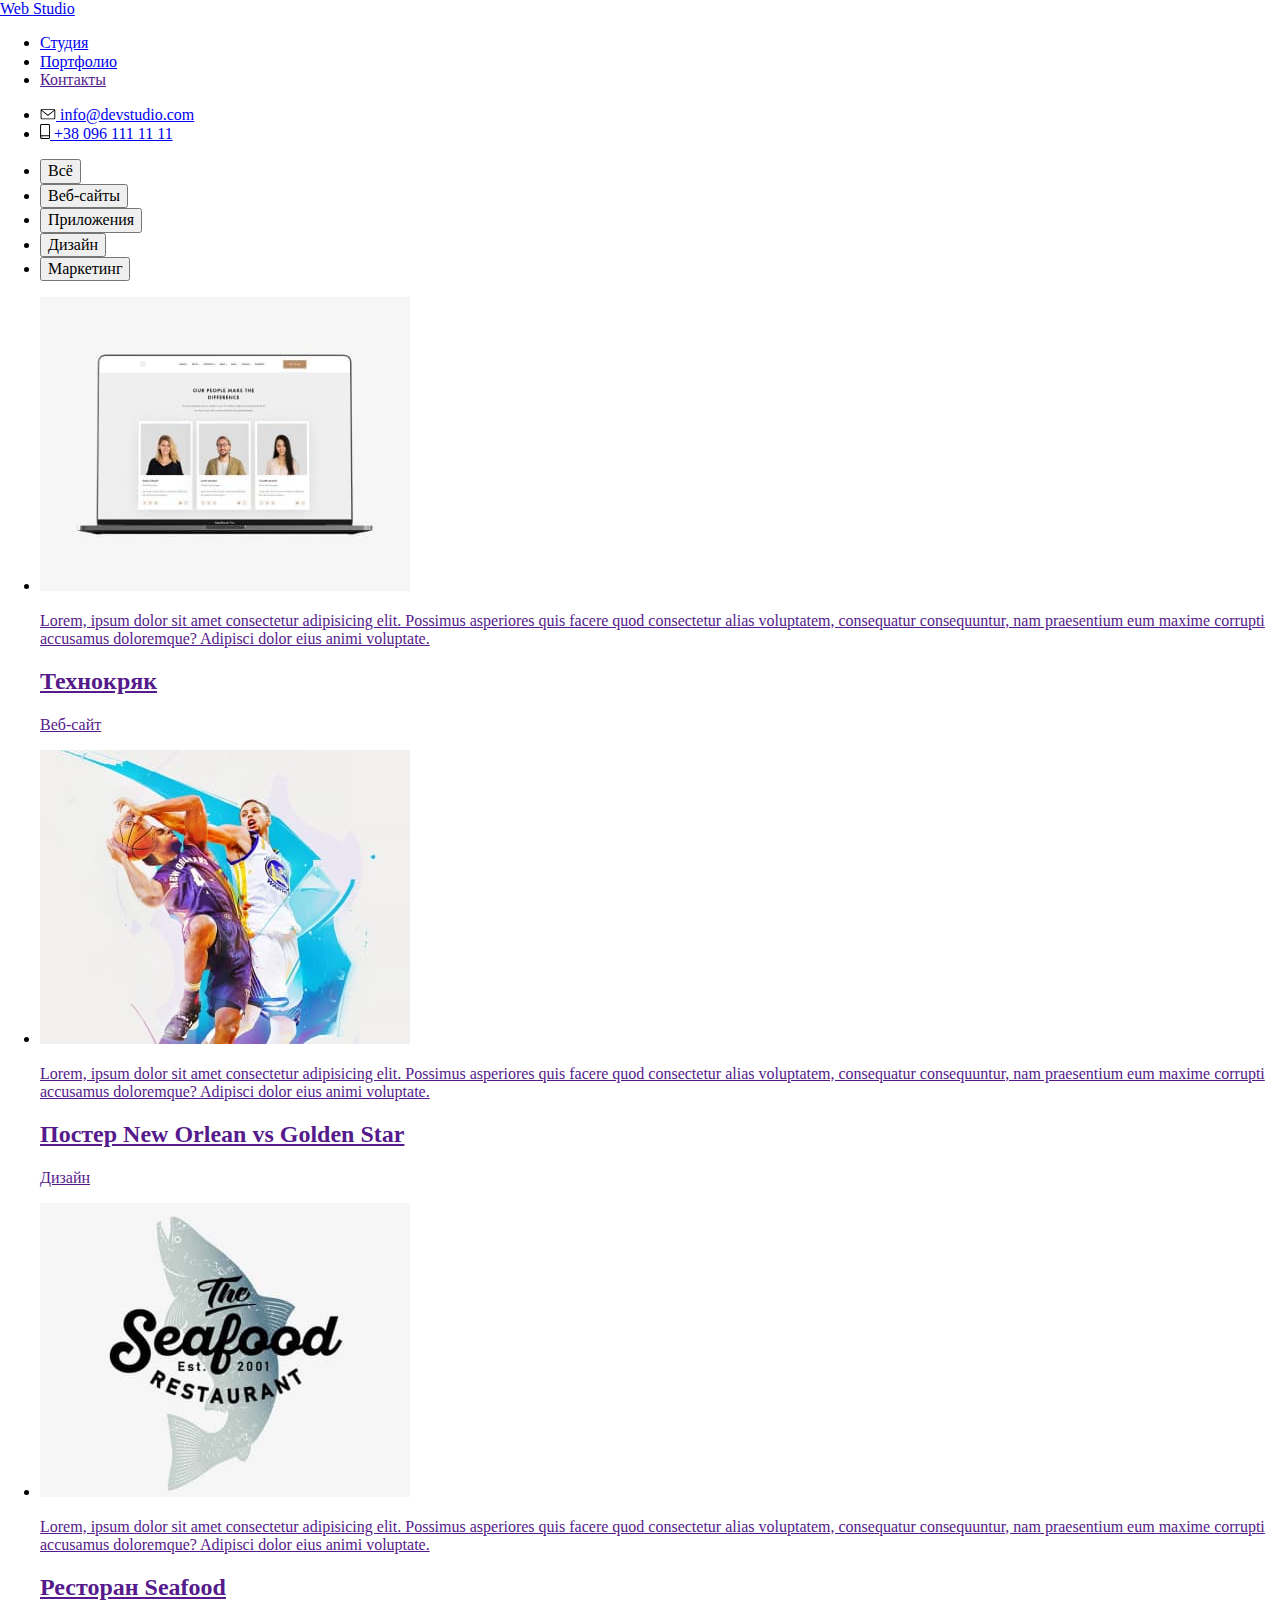
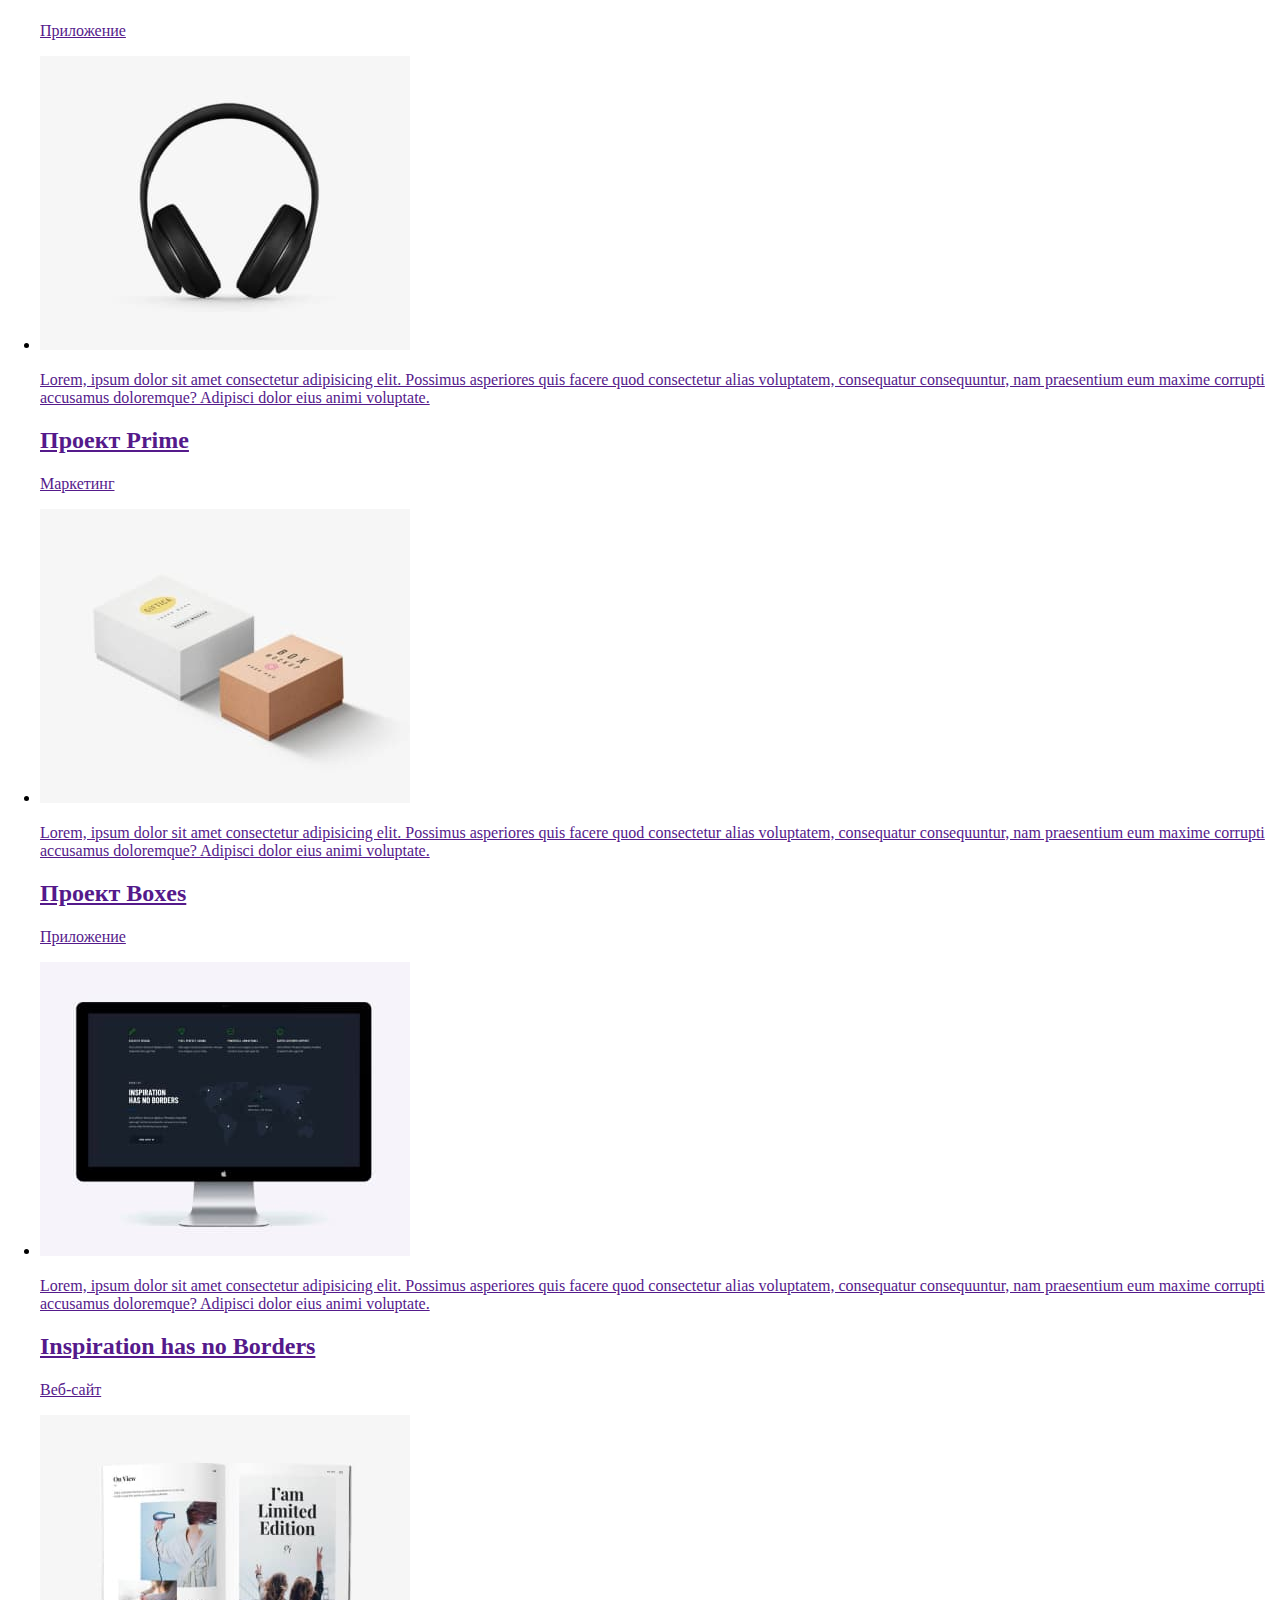
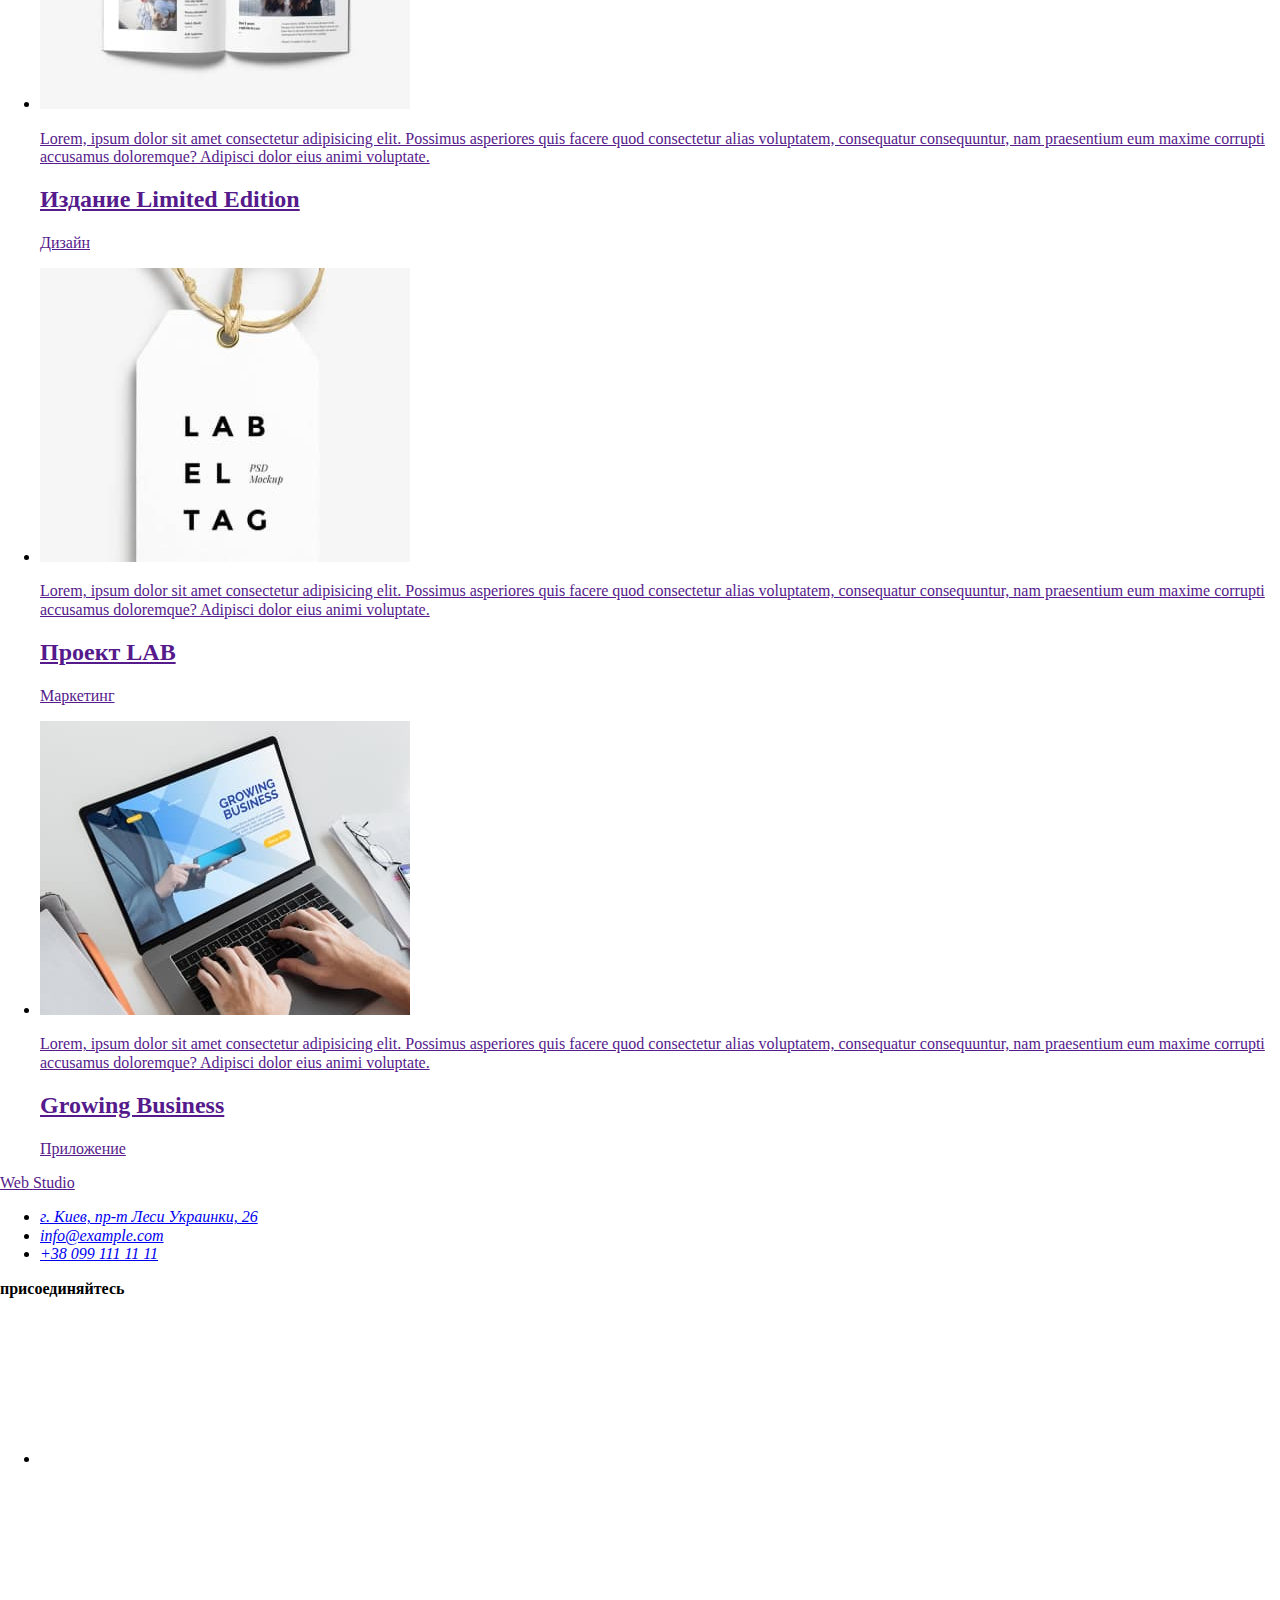
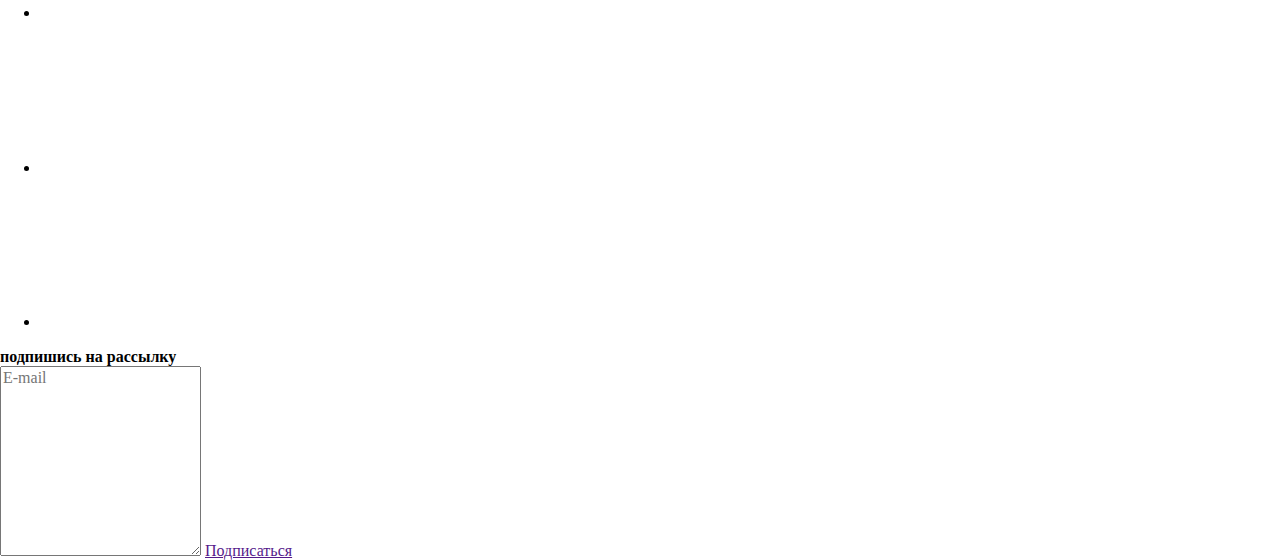
==== portfolio.html @ db10d433 "Добавляет данные для нового дз" ====
<!DOCTYPE html>
<html lang="ru">
<head>
    <meta charset="UTF-8">
    <meta name="viewport" content="width=device-width, initial-scale=1.0">
    <title>Document</title>
    <link href="https://fonts.googleapis.com/css2?family=Raleway:wght@700&family=Roboto:wght@400;500;700;900&display=swap" rel="stylesheet">
    <link rel="stylesheet" href="./css/normalize.css">
    <link rel="stylesheet" href="./dist/css/portfolio.min.css">
</head>
<body>
    <!--Шапка-->
        <header class="page-header">
            <div class="container-head nav-info">
        <nav class="navigation">
            <a href="./index.html" class="logo link-underline">Web <span class="color-logo">Studio</span></a>

            <ul class="site-nav list">
                <li class="item"><a href="./index.html" class="link link-underline">Студия</a></li>
                <li class="item"><a href="./portfolio.html" class="link current link-underline">Портфолио</a></li>
                <li class="item"><a href="" class="link link-underline">Контакты</a></li>
            </ul>
        </nav>
        <ul class="contact-info list text new-address">
            <li class="item">
                <a href="mailto:info@devstudio.com" class=" link-underline text-light position">
                    <svg class="phone" width="16px" height="11px">
                        <use href="./img/all-icon/sprite-opt.svg#icon-envelope"></use>
                    </svg> 
                info@devstudio.com</a>
            </li>
            <li class="item">
                <a href="tell:+380961111111" class=" link-underline text-light position">
                <svg class="phone" width="10px" height="15px">
                    <use  href="./img/all-icon/sprite-opt.svg#icon-smartphone"></use>
                </svg>  
                +38 096 111 11 11</a>
            </li>
        </ul>
        </div>
        </header>

    <!--Основная часть-->
    
<!-- <section class="section" hidden="true">
    <h1 class="section-title">Контет страницы Portfolio</h1>
</section> -->

    <!--Основной контент-->
<section class="section-main-content color">
    <ul class="list filter">
        <li class="filter-bt"><button type="button" class="button-appearance">Всё</button></li>
        <li  class="filter-bt"><button type="button" class="button-appearance">Веб-сайты</button></li>
        <li  class="filter-bt"><button type="button" class="button-appearance">Приложения</button></li>
        <li  class="filter-bt"><button type="button" class="button-appearance">Дизайн</button></li>
        <li  class="filter-bt"><button type="button" class="button-appearance">Маркетинг</button></li>
    </ul>
<div class="container  maine">
    <!-- <div class="flex-container list"> -->

<ul class="list flex-element">
    <li class="flex-element-item">
        <a href="" class="without-style"> 
    <div class="img-box">  
        <img src="./img/team-work/work-exampels-one-opt.jpg" width="370" alt="фото ноутбука с командой на главном экране">
        <div class="box-hover">
            <p>
                Lorem, ipsum dolor sit amet consectetur adipisicing elit. 
                Possimus asperiores quis facere quod consectetur alias voluptatem,
                consequatur consequuntur, nam praesentium eum maxime corrupti accusamus doloremque?
                Adipisci dolor eius animi voluptate.
            </p>
        </div>
    </div>   
        <div class="flex-border">
            <h2 class="section-title-style">Технокряк</h2>
            <p class="section-title-info">Веб-сайт</p>
        </div>
         </a>
    </li>


    <li class="flex-element-item">
    <a href="" class="without-style">
    <div class="img-box">
        <img src="./img/team-work/work-exampels-two-opt.jpg" width="370" alt="баскетбольный матч">
        <div class="box-hover">
            <p>
                Lorem, ipsum dolor sit amet consectetur adipisicing elit. 
                Possimus asperiores quis facere quod consectetur alias voluptatem,
                consequatur consequuntur, nam praesentium eum maxime corrupti accusamus doloremque?
                Adipisci dolor eius animi voluptate.
            </p>
        </div>
    </div>   
        <div class="flex-border">
            <h2 class="section-title-style">Постер New Orlean vs Golden Star</h2>
            <p class="section-title-info">Дизайн</p>
        </div>
   </a>
    </li>

    <li class="flex-element-item">
    <a href="" class="without-style">
    <div class="img-box">
       <img src="./img/team-work/work-exampels-three-opt.jpg" width="370" alt="фото-лого рыбы">
            <div class="box-hover">
                <p>
                    Lorem, ipsum dolor sit amet consectetur adipisicing elit. 
                    Possimus asperiores quis facere quod consectetur alias voluptatem,
                    consequatur consequuntur, nam praesentium eum maxime corrupti accusamus doloremque?
                    Adipisci dolor eius animi voluptate.
                </p>
            </div>
     </div>   
        <div class="flex-border">
            <h2 class="section-title-style">Ресторан Seafood</h2>
            <p class="section-title-info">Приложение</p>
        </div>
    </a>
    </li>
 
    <li class="flex-element-item">
    <a href="" class="without-style">
    <div class="img-box">
        <img src="./img/team-work/work-exampels-four-opt.jpg" width="370" alt="фото наушников">
        <div class="box-hover">
            <p>
                Lorem, ipsum dolor sit amet consectetur adipisicing elit. 
                Possimus asperiores quis facere quod consectetur alias voluptatem,
                consequatur consequuntur, nam praesentium eum maxime corrupti accusamus doloremque?
                Adipisci dolor eius animi voluptate.
            </p>
        </div>
     </div>   
        <div class="flex-border">
            <h2 class="section-title-style">Проект Prime</h2>
            <p class="section-title-info">Маркетинг</p> 
        </div>
    </a>
    </li>

    <li class="flex-element-item">
    <a href="" class="without-style">
    <div class="img-box">
        <img src="./img/team-work/work-exampels-five-opt.jpg" width="370" alt="фото двух коробок">
        <div class="box-hover">
            <p>
                Lorem, ipsum dolor sit amet consectetur adipisicing elit. 
                Possimus asperiores quis facere quod consectetur alias voluptatem,
                consequatur consequuntur, nam praesentium eum maxime corrupti accusamus doloremque?
                Adipisci dolor eius animi voluptate.
            </p>
        </div>
     </div>  
        <div class="flex-border">
            <h2 class="section-title-style">Проект Boxes</h2>
            <p class="section-title-info">Приложение</p>  
        </div> 
    </a>
    </li>

    <li class="flex-element-item">
    <a href="" class="without-style">
    <div class="img-box">
        <img src="./img/team-work/work-exampels-six-opt.jpg" width="370" alt="фото манитора">
        <div class="box-hover">
            <p>
                Lorem, ipsum dolor sit amet consectetur adipisicing elit. 
                Possimus asperiores quis facere quod consectetur alias voluptatem,
                consequatur consequuntur, nam praesentium eum maxime corrupti accusamus doloremque?
                Adipisci dolor eius animi voluptate.
            </p>
        </div>
     </div>  
        <div class="flex-border">
            <h2 class="section-title-style">Inspiration has no Borders</h2>
            <p class="section-title-info">Веб-сайт</p>
        </div>
    </a> 
    </li>

    <li class="flex-element-item">
    <a href="" class="without-style">
    <div class="img-box">
        <img src="./img/team-work/work-exampels-seven-opt.jpg" width="370" alt="фото книги в открытом виде">
        <div class="box-hover">
            <p>
                Lorem, ipsum dolor sit amet consectetur adipisicing elit. 
                Possimus asperiores quis facere quod consectetur alias voluptatem,
                consequatur consequuntur, nam praesentium eum maxime corrupti accusamus doloremque?
                Adipisci dolor eius animi voluptate.
            </p>
        </div>
     </div>  
        <div class="flex-border">
            <h2 class="section-title-style">Издание Limited Edition</h2>
            <p class="section-title-info">Дизайн</p> 
        </div>
    </a>
    </li>

    <li class="flex-element-item">
    <a href="" class="without-style">
    <div class="img-box">
        <img src="./img/team-work/work-exampels-eight-opt.jpg" width="370" alt="фото лейбла">
        <div class="box-hover">
            <p>
                Lorem, ipsum dolor sit amet consectetur adipisicing elit. 
                Possimus asperiores quis facere quod consectetur alias voluptatem,
                consequatur consequuntur, nam praesentium eum maxime corrupti accusamus doloremque?
                Adipisci dolor eius animi voluptate.
            </p>
        </div>
     </div> 
        <div class="flex-border">
            <h2 class="section-title-style">Проект LAB</h2>
            <p class="section-title-info">Маркетинг</p> 
        </div>
    </a>
    </li>

    <li class="flex-element-item">
    <a href="" class="without-style">
    <div class="img-box">
        <img src="./img/team-work/work-exampels-ten-opt.jpg" width="370" alt="фото ноутбука">
        <div class="box-hover">
            <p>
                Lorem, ipsum dolor sit amet consectetur adipisicing elit. 
                Possimus asperiores quis facere quod consectetur alias voluptatem,
                consequatur consequuntur, nam praesentium eum maxime corrupti accusamus doloremque?
                Adipisci dolor eius animi voluptate.
            </p>
        </div>
     </div> 
        <div class="flex-border">
            <h2 class="section-title-style">Growing Business</h2>
            <p class="section-title-info">Приложение</p>  
        </div>
    </a>
    </li>
</ul> 
</div>
</section>
    <!--Подвал-->
    <footer class="color-abyss">
        <div class="container flex-new shape-footer ">
        <div class="common">
                    <a href="" class="logo link-underline">Web <span class="color-logo-white">Studio</span></a>
            <address>
                <ul  class="list contact-info-new">
                    <li class="location"><a href="https://goo.gl/maps/ugacKDVcA76BD8qYA" target="_blank" class="link-underline-address" >г. Киев, пр-т Леси Украинки, 26</a></li>
                    <li class="detailes"><a href="mailto:info@devstudio.com" class="contact-info-color link-underline">info@example.com</a></li>
                    <li class="detailes"><a href="tell:+380961111111" class="contact-info-color link-underline">+38 099 111 11 11</a></li>
                </ul>
            </address>
       </div>
       <div class="common">
        <b class="call-to-act">присоединяйтесь</b>
        <ul class="list site-nav-yet social">
            <li class="social-network style-inst">
            <a href="" aria-label="Ссылка на инстаграм"  class="link-underline link focus-footer">
                <svg class="appearance-social">
                    <use href="./img/all-icon/sprite-opt.svg#icon-instagram-white" ></use>
                </svg>
            </a>
            </li>
            <li class="social-network style-twit">
            <a href="" aria-label="Ссылка на твиттер"  class="link-underline link focus-footer">
                <svg class="appearance-social">
                    <use href="./img/all-icon/sprite-opt.svg#icon-twitter-white" ></use>
                </svg>
            </a>
           </li>
            <li class="social-network style-face">
            <a href="" aria-label="Ссылка на фейсбук"  class="link-underline link focus-footer">
                <svg class="appearance-social">
                    <use href="./img/all-icon/sprite-opt.svg#icon-facebook-white" ></use>
                </svg>
            </a>
            </li>
            <li class="social-network style-in">
            <a href="" aria-label="Ссылка на линкед"  class="link-underline link focus-footer">
                <svg class="appearance-social">
                    <use href="./img/all-icon/sprite-opt.svg#icon-linkedin-white" ></use>
                </svg>
            </a>
            </li>
        </ul>
    </div>
    <div class="common">
        <b class="call-to-act common">подпишись на рассылку</b>
        <label for="comment-footer"></label>    
    <form class="separation">
        <textarea class="comment-footer" name="comment-footer" id="comment-footer"  rows="10" placeholder="E-mail"></textarea>
        <a href="" class="button primary link-underline">Подписаться</a>
    </form>  
    </div> 
   </div>
    </footer>
</body>
</html>
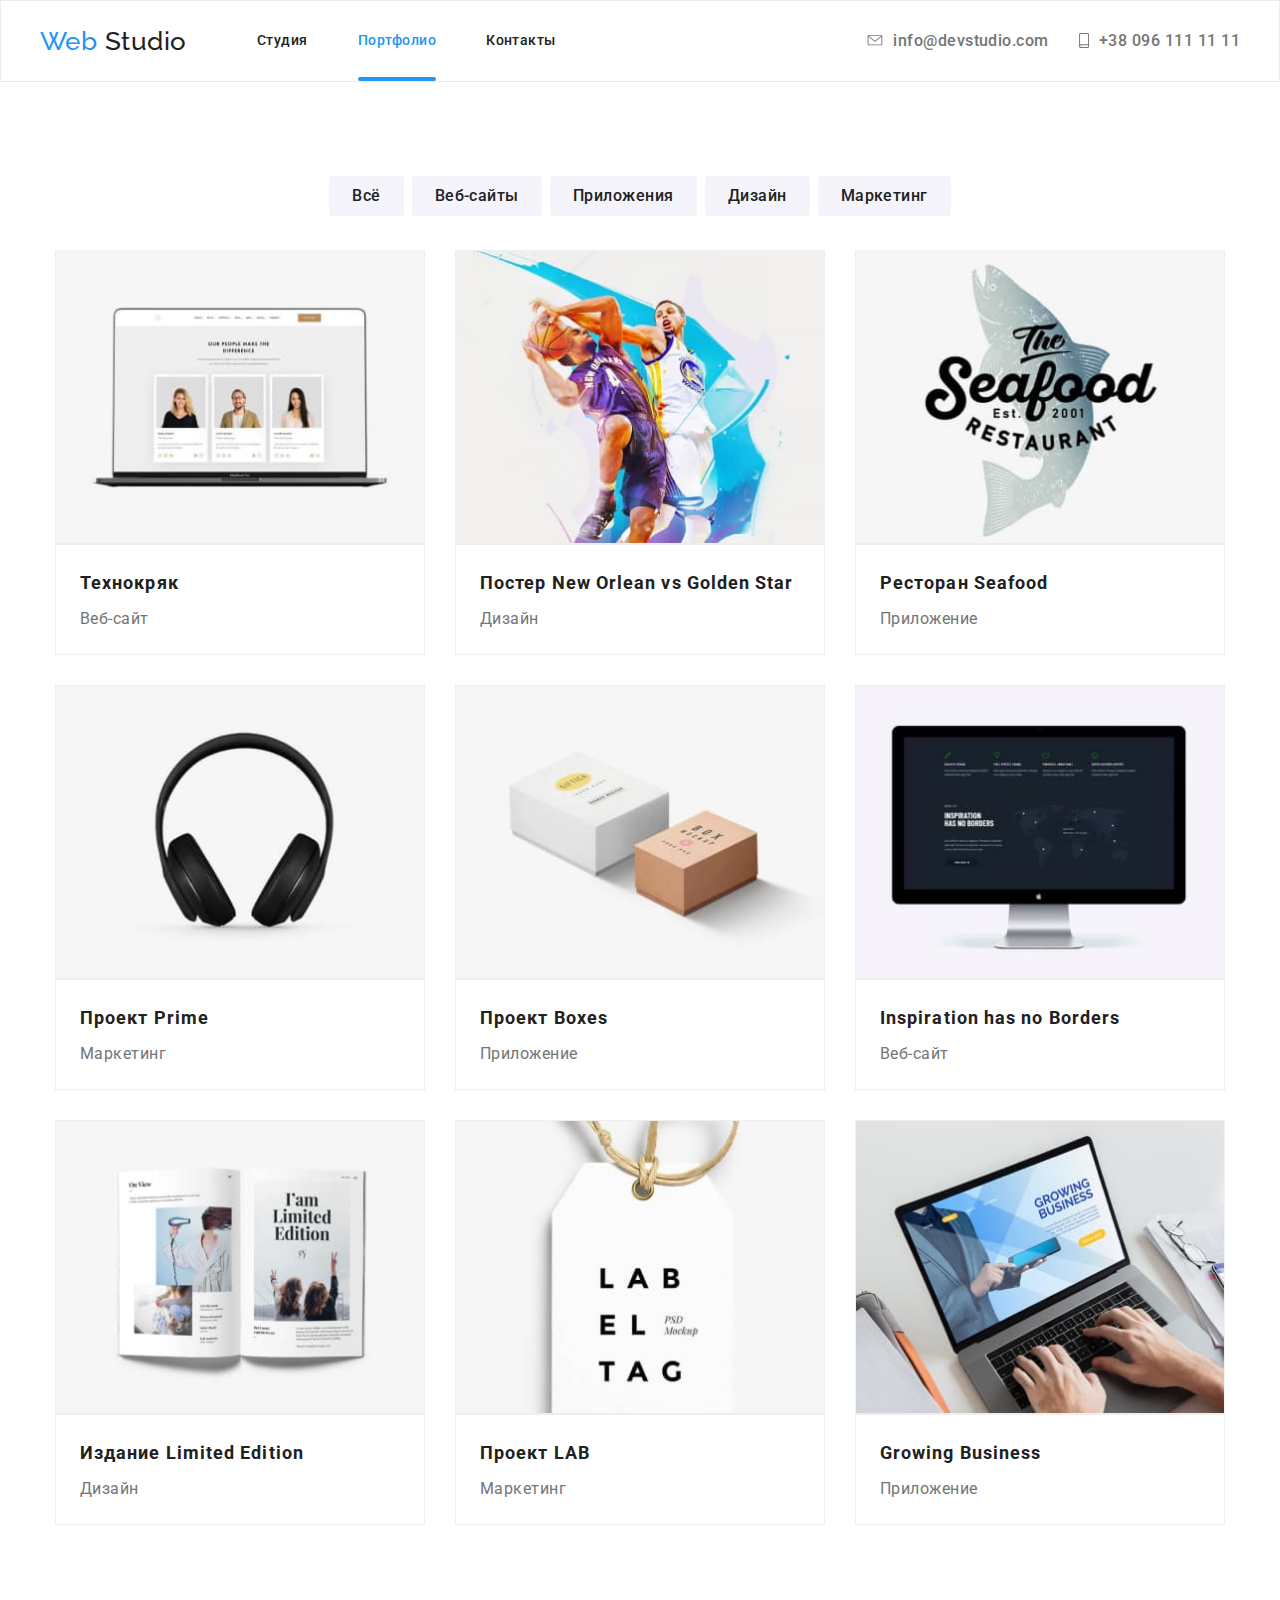
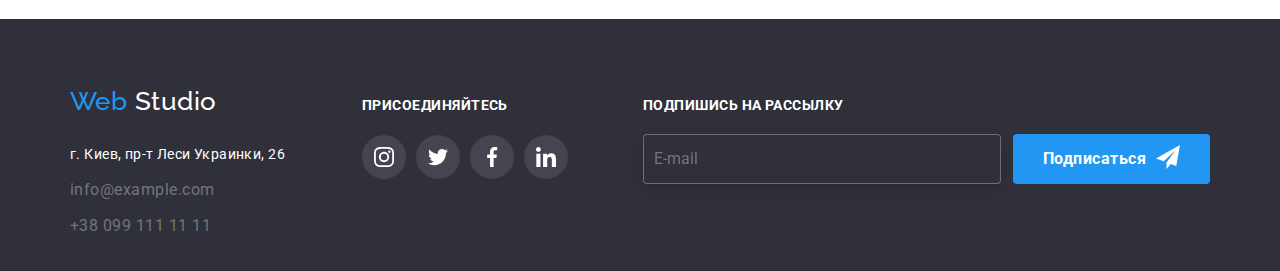
==== commit 20caed07: "Меняет путь для портфолио" ====
--- a/portfolio.html
+++ b/portfolio.html
@@ -6,7 +6,7 @@
     <title>Document</title>
     <link href="https://fonts.googleapis.com/css2?family=Raleway:wght@700&family=Roboto:wght@400;500;700;900&display=swap" rel="stylesheet">
     <link rel="stylesheet" href="./css/normalize.css">
-    <link rel="stylesheet" href="./dist/css/portfolio.min.css">
+    <link rel="stylesheet" href="./css/css/portfolio.min.css">
 </head>
 <body>
     <!--Шапка-->
--- a/css/css/portfolio.min.css
+++ b/css/css/portfolio.min.css
@@ -0,0 +1,2 @@
+html{-webkit-box-sizing:border-box;box-sizing:border-box}*,*::before,*::after{-webkit-box-sizing:inherit;box-sizing:inherit}body{background-color:var(--white-color);color:#757575;font-family:'Roboto', sans-serif;letter-spacing:0.03em}.container{margin-left:auto;margin-right:auto;padding-left:15px;padding-right:15px;width:1200px}.button-hero{min-width:200px;border:1px solid transparent;border-radius:4px;padding:10px 32px;display:inline-block;height:50px;color:#fff;background-color:#2196F3;text-decoration:none;letter-spacing:0.06em;font-weight:700;font-size:16px;line-height:1.87;-webkit-box-align:center;-ms-flex-align:center;align-items:center;text-align:center}.button.primary{padding-top:10px;padding-right:29px;padding-left:29px;border-radius:4px;display:-webkit-box;display:-ms-flexbox;display:flex;border:1px solid transparent;color:#fff;background-color:#2196F3;font-weight:700;font-size:16px;line-height:1.8}.logo{margin-right:70px;font-size:26px;line-height:1.19;color:#2196F3;font-family:Raleway,cursive;font-weight:bold}.color-logo{color:#212121}.page-header{width:auto;border:1px solid #ECECEC}.nav-info{display:-webkit-box;display:-ms-flexbox;display:flex;-webkit-box-align:center;-ms-flex-align:center;align-items:center}.container-head{margin-left:auto;margin-right:auto;width:1230px;padding-left:15px;padding-right:15px}.navigation{display:-webkit-box;display:-ms-flexbox;display:flex;-webkit-box-align:center;-ms-flex-align:center;align-items:center}.link-underline{font-style:normal}.site-nav{display:-webkit-box;display:-ms-flexbox;display:flex}.link-underline{text-decoration:none;font-weight:500;line-height:1.7}.list{padding:0;margin:0;list-style:none}a.link.current.link-underline{position:relative;display:-webkit-inline-box;display:-ms-inline-flexbox;display:inline-flex;-webkit-box-pack:center;-ms-flex-pack:center;justify-content:center}.site-nav .link.current{color:#2196F3}.site-nav .link{-webkit-transition:color 250ms cubic-bezier(0.4, 0, 0.2, 1);transition:color 250ms cubic-bezier(0.4, 0, 0.2, 1)}.site-nav .link{display:block;padding-top:32px;padding-bottom:32px;font-weight:500;font-size:14px;line-height:1.14;color:#212121}.current::after{content:"";position:absolute;display:block;bottom:0;width:100%;height:4px;background:#2196F3;border-radius:2px}.site-nav .item+.item{margin-left:50px}.site-nav .link{-webkit-transition:color 250ms cubic-bezier(0.4, 0, 0.2, 1);transition:color 250ms cubic-bezier(0.4, 0, 0.2, 1)}.site-nav .link{display:block;padding-top:32px;padding-bottom:32px;font-weight:500;font-size:14px;line-height:1.14;color:#212121}.nav-info>.contact-info{margin-left:auto}.contact-info{display:-webkit-box;display:-ms-flexbox;display:flex}.list{padding:0;margin:0;list-style:none}.position{display:-webkit-inline-box;display:-ms-inline-flexbox;display:inline-flex;-webkit-box-align:center;-ms-flex-align:center;align-items:center}.text-light{-webkit-transition:color 250ms cubic-bezier(0.4, 0, 0.2, 1);transition:color 250ms cubic-bezier(0.4, 0, 0.2, 1)}.contact-info svg{margin-right:10px;-webkit-box-align:center;-ms-flex-align:center;align-items:center;fill:#757575}.text-light svg{-webkit-transition:fill 250ms cubic-bezier(0.4, 0, 0.2, 1);transition:fill 250ms cubic-bezier(0.4, 0, 0.2, 1)}.contact-info .item+.item{margin-left:30px}.text-light{-webkit-transition:color 250ms cubic-bezier(0.4, 0, 0.2, 1);transition:color 250ms cubic-bezier(0.4, 0, 0.2, 1);color:#757575}.contact-info svg{margin-right:10px;-webkit-box-align:center;-ms-flex-align:center;align-items:center;fill:#757575}.text-light svg{-webkit-transition:fill 250ms cubic-bezier(0.4, 0, 0.2, 1);transition:fill 250ms cubic-bezier(0.4, 0, 0.2, 1)}.site-nav .link:hover,.site-nav .link:focus{color:#2196F3}.text-light:hover,.text-light:focus{color:#2196F3}.text-light:hover svg,.text-light:focus svg{fill:#2196F3}.color-abyss{background:#2F303A}.color-logo-white{color:#fff}.filter{display:-webkit-box;display:-ms-flexbox;display:flex;-webkit-box-pack:center;-ms-flex-pack:center;justify-content:center}.section-main-content{padding-top:94px;padding-bottom:94px}.filter .filter-bt+.filter-bt{margin-left:8px}.list-qualities-text:nth-child(5n){margin-right:0}.site-nav .link:hover,.site-nav .link:focus{color:#2196F3}.site-nav .link.current{position:relative;color:#2196F3}.current::after{content:"";position:absolute;display:block;left:0;bottom:0;width:78px;height:4px;background:#2196F3;border-radius:2px}.contact-info .contact-info-color{color:rgba(255,255,255,0.6)}.link-underline-address{font-style:normal;text-decoration:none;font-weight:normal;font-size:14px;line-height:1.7;letter-spacing:0.03em;color:#fff}.button-appearance{background-color:#F5F4FA;min-width:73px;cursor:pointer;border:1px solid transparent;border-radius:4px;text-align:center;letter-spacing:0.03em;padding:6px 22px;color:#212121;font-weight:500;font-size:16px;line-height:1.6;font-family:Roboto}.container.maine{margin-top:34px}.list .button-appearance:focus,.list .button-appearance:hover{color:#fff;background-color:#2196F3}.list .button-appearance{-webkit-transition:250ms cubic-bezier(0.4, 0, 0.2, 1);transition:250ms cubic-bezier(0.4, 0, 0.2, 1)}.section-title{color:#212121}.contact-info-color{font-weight:400}.section-title-style{margin-top:20px;margin-bottom:0;padding-left:24px;color:#212121;font-weight:700;font-size:18px;line-height:2;letter-spacing:0.06em}.section-title-text{font-weight:400;font-size:16px;line-height:1.8}.section-title-info{margin-top:4px;margin-bottom:0;padding-left:24px;font-weight:400;font-size:16px;line-height:1.8}.flex-element{display:-webkit-box;display:-ms-flexbox;display:flex;-ms-flex-wrap:wrap;flex-wrap:wrap}.flex-element img{display:block;border:1px solid #eee}.flex-border{display:block;border:1px solid #eee;padding-bottom:20px}.flex-element-item{margin-right:30px;margin-bottom:30px;-webkit-box-sizing:border-box;box-sizing:border-box}.flex-element-item:nth-child(3n){margin-right:0}.flex-element-item:nth-child(n+7){margin-bottom:0px}.without-style{display:block;text-decoration:none;color:#757575}.without-style:hover,.without-style:focus{-webkit-box-shadow:1px 4px 6px rgba(0,0,0,0.16),0px 4px 4px rgba(0,0,0,0.6),0px 1px 1px rgba(0,0,0,0.12);box-shadow:1px 4px 6px rgba(0,0,0,0.16),0px 4px 4px rgba(0,0,0,0.6),0px 1px 1px rgba(0,0,0,0.12)}.img-box{position:relative;overflow:hidden}.box-hover{position:absolute;top:0;left:0;width:100%;height:100%;padding:63px 24px;line-height:1.5;color:#fff;background-color:#2196F3;-webkit-transition:250ms cubic-bezier(0.4, 0, 0.2, 1);transition:250ms cubic-bezier(0.4, 0, 0.2, 1);-webkit-transform:translateY(100%);transform:translateY(100%);opacity:0}.without-style:hover .box-hover{-webkit-transform:translateY(0);transform:translateY(0)}.without-style:hover .box-hover{opacity:1}.without-style:focus .box-hover{-webkit-transform:translateY(0);transform:translateY(0)}.without-style:focus .box-hover{opacity:1}.color-footer{background:#2F303A;color:#fff}.contact-info-new .detailes a{color:#757575}.contact-info-new .location a{color:#fff;text-decoration:none;font-style:normal}.flex-new{display:-webkit-box;display:-ms-flexbox;display:flex;-webkit-box-pack:justify;-ms-flex-pack:justify;justify-content:space-between}.shape-footer{width:1170px;height:252px;padding-top:60px;padding-bottom:60px;-webkit-box-align:baseline;-ms-flex-align:baseline;align-items:baseline}.common{margin-right:69px;display:block;margin:0px}.location{margin-top:20px}.contact-info-new .detailes{margin-top:9px}.contact-info-color{-webkit-transition:250ms cubic-bezier(0.4, 0, 0.2, 1);transition:250ms cubic-bezier(0.4, 0, 0.2, 1)}a.contact-info-color.link-underline:focus{color:#2196F3}.detailes:hover a{color:#2196F3}.common:not(:last-child){margin-right:30px}.common{margin-right:69px;display:block;margin:0px}.call-to-act{margin-bottom:20px;font-size:14px;line-height:1.14;text-transform:uppercase;color:#FFFFFF}.social{display:-webkit-box;display:-ms-flexbox;display:flex;margin-top:20px}.social-network:not(:last-child){margin-right:10px}.style-inst,.style-twit,.style-face,.style-in{-webkit-transition:250ms cubic-bezier(0.4, 0, 0.2, 1);transition:250ms cubic-bezier(0.4, 0, 0.2, 1)}.style-inst,.style-twit,.style-face,.style-in{background-size:20px;background-color:rgba(255,255,255,0.1);background-repeat:no-repeat;background-position:center;border-radius:50%}.site-nav-yet a{-webkit-box-pack:center;-ms-flex-pack:center;justify-content:center;-webkit-box-align:center;-ms-flex-align:center;align-items:center;display:-webkit-box;display:-ms-flexbox;display:flex;height:44px;width:44px}.focus-footer{-webkit-transition:250ms cubic-bezier(0.4, 0, 0.2, 1);transition:250ms cubic-bezier(0.4, 0, 0.2, 1)}.separation{display:-webkit-box;display:-ms-flexbox;display:flex}.comment-footer{overflow:hidden;width:358px;height:50px;padding-top:15px;padding-bottom:15px;padding-left:10px;margin-right:12px;border:1px solid rgba(255,255,255,0.3);-webkit-box-sizing:border-box;box-sizing:border-box;-webkit-filter:drop-shadow(0px 4px 4px rgba(0,0,0,0.15));filter:drop-shadow(0px 4px 4px rgba(0,0,0,0.15));border-radius:4px;background:#2F303A;color:#fff}textarea{resize:none}.button::after{content:"";margin-left:10px;width:24px;height:24px;background-image:url(../../img/telegram.svg)}.style-inst:hover,.style-twit:hover,.style-face:hover,.style-in:hover{background-color:#2196F3}.focus-footer:focus{border-radius:50%;background-color:#2196F3}.appearance-social{fill:#AFB1B8;width:20px;height:20px}
+/*# sourceMappingURL=portfolio.min.css.map */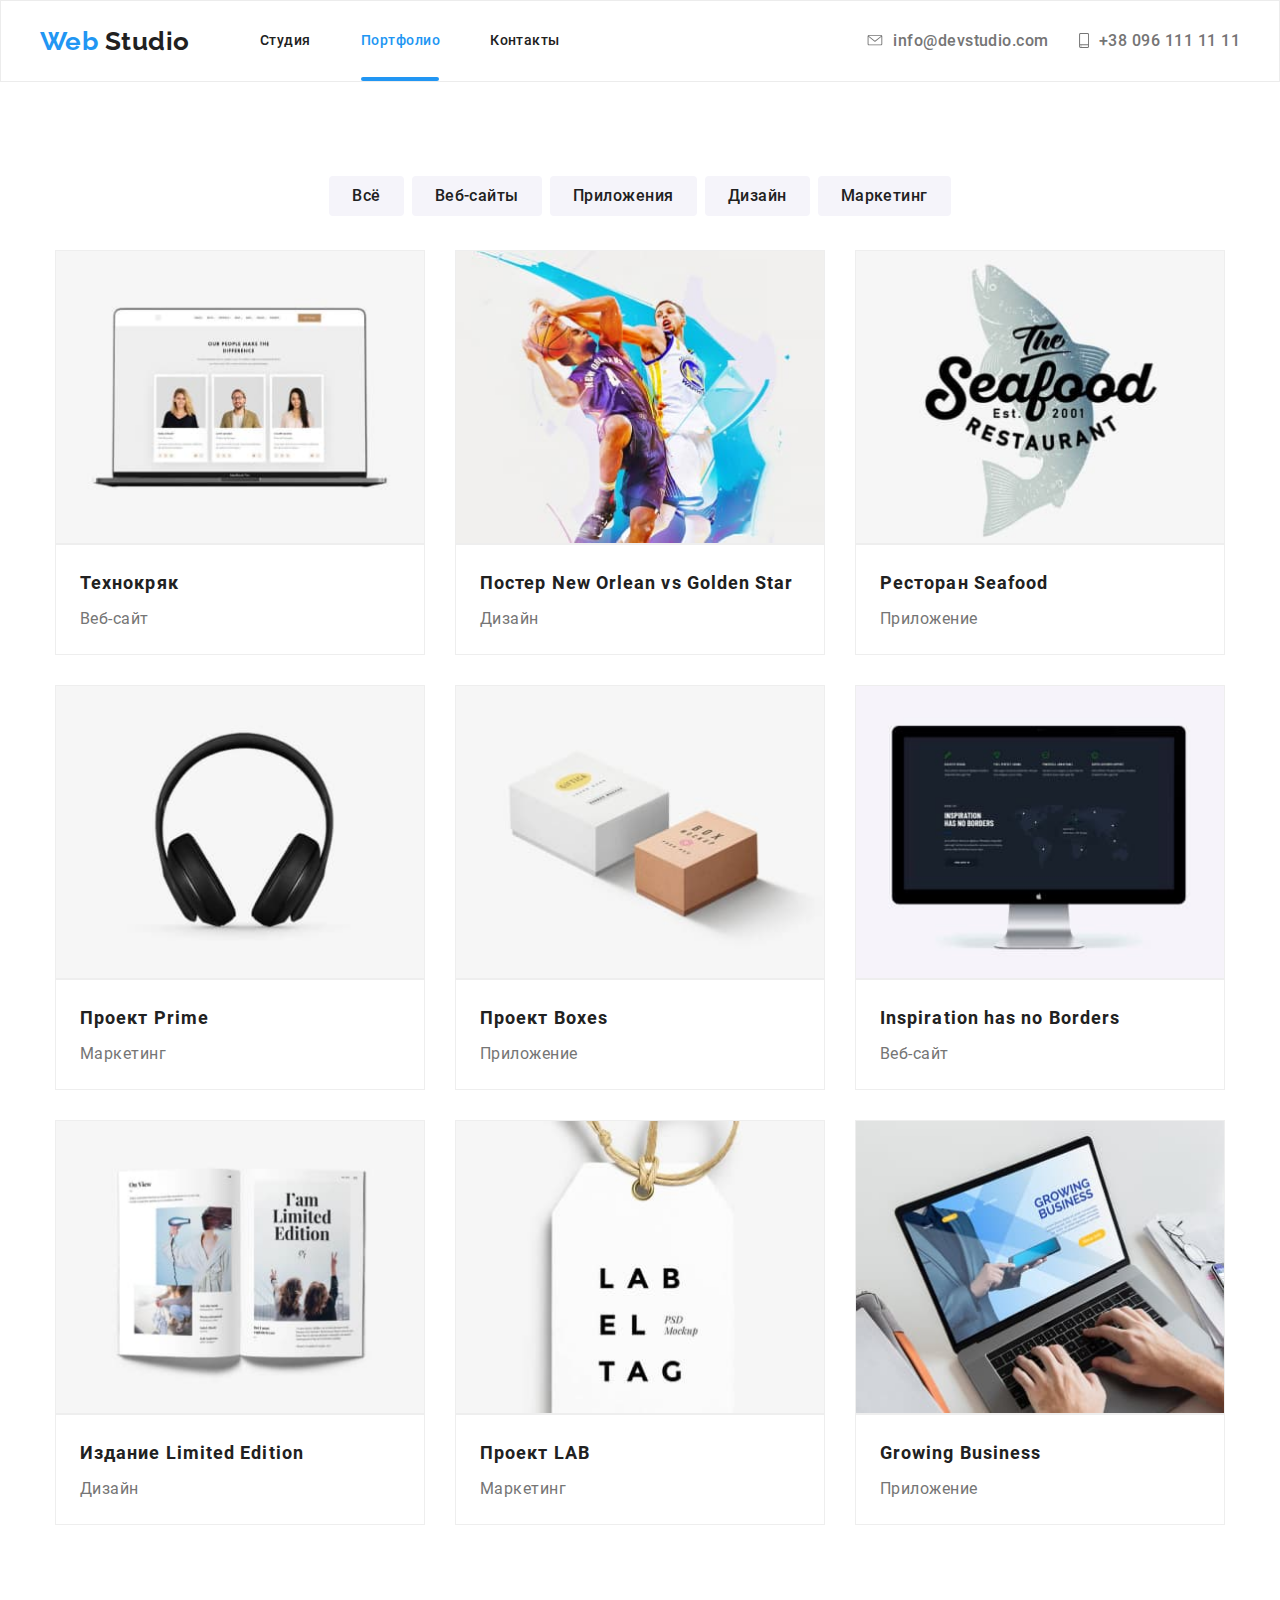
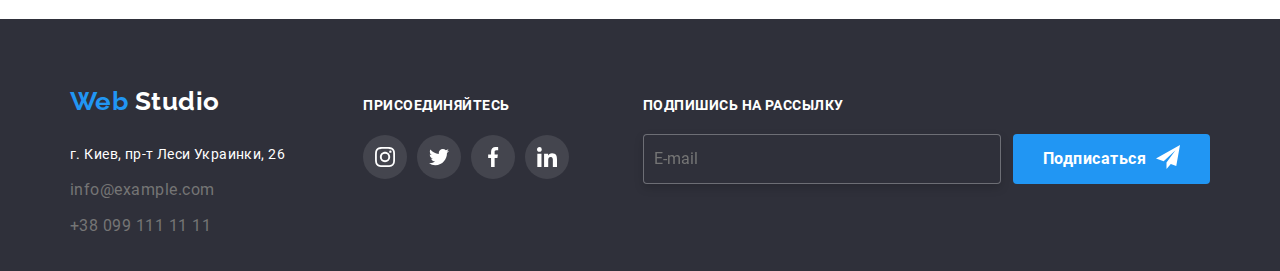
==== commit f5504326: "Подключает шрифты локально" ====
--- a/portfolio.html
+++ b/portfolio.html
@@ -4,7 +4,7 @@
     <meta charset="UTF-8">
     <meta name="viewport" content="width=device-width, initial-scale=1.0">
     <title>Document</title>
-    <link href="https://fonts.googleapis.com/css2?family=Raleway:wght@700&family=Roboto:wght@400;500;700;900&display=swap" rel="stylesheet">
+    <link href="./css-style/style.css" rel="stylesheet">
     <link rel="stylesheet" href="./css/normalize.css">
     <link rel="stylesheet" href="./css/css/portfolio.min.css">
 </head>
--- a/css-style/style.css
+++ b/css-style/style.css
@@ -0,0 +1,44 @@
+@font-face {
+    font-family: "raleway";
+    src: 
+        url("../css-style/fonts/raleway-v17-latin_cyrillic-700.woff2") format("woff2"),
+        url("../css-style/fonts/raleway-v17-latin_cyrillic-700.woff") format("woff");
+    font-weight: 700;
+    font-style: normal;
+   }
+
+   @font-face {
+    font-family: "roboto";
+    src: 
+        url("../css-style/fonts/roboto-v20-latin_cyrillic-500.woff2") format("woff2"),
+        url("../css-style/fonts/roboto-v20-latin_cyrillic-500.woff") format("woff");
+    font-weight: 500;
+    font-style: normal;
+   }
+
+   @font-face {
+    font-family: "roboto";
+    src: 
+        url("../css-style/fonts/roboto-v20-latin_cyrillic-700.woff2") format("woff2"),
+        url("../css-style/fonts/roboto-v20-latin_cyrillic-700.woff") format("woff");
+    font-weight: 700;
+    font-style: normal;
+   }
+
+   @font-face {
+    font-family: "roboto";
+    src: 
+        url("../css-style/fonts/roboto-v20-latin_cyrillic-900.woff2") format("woff2"),
+        url("../css-style/fonts/roboto-v20-latin_cyrillic-900.woff") format("woff");
+    font-weight: 900;
+    font-style: normal;
+   }
+
+   @font-face {
+    font-family: "roboto";
+    src: 
+        url("../css-style/fonts/roboto-v20-latin_cyrillic-regular.woff2") format("woff2"),
+        url("../css-style/fonts/roboto-v20-latin_cyrillic-regular.woff") format("woff");
+    font-weight: 400;
+    font-style: normal;
+   }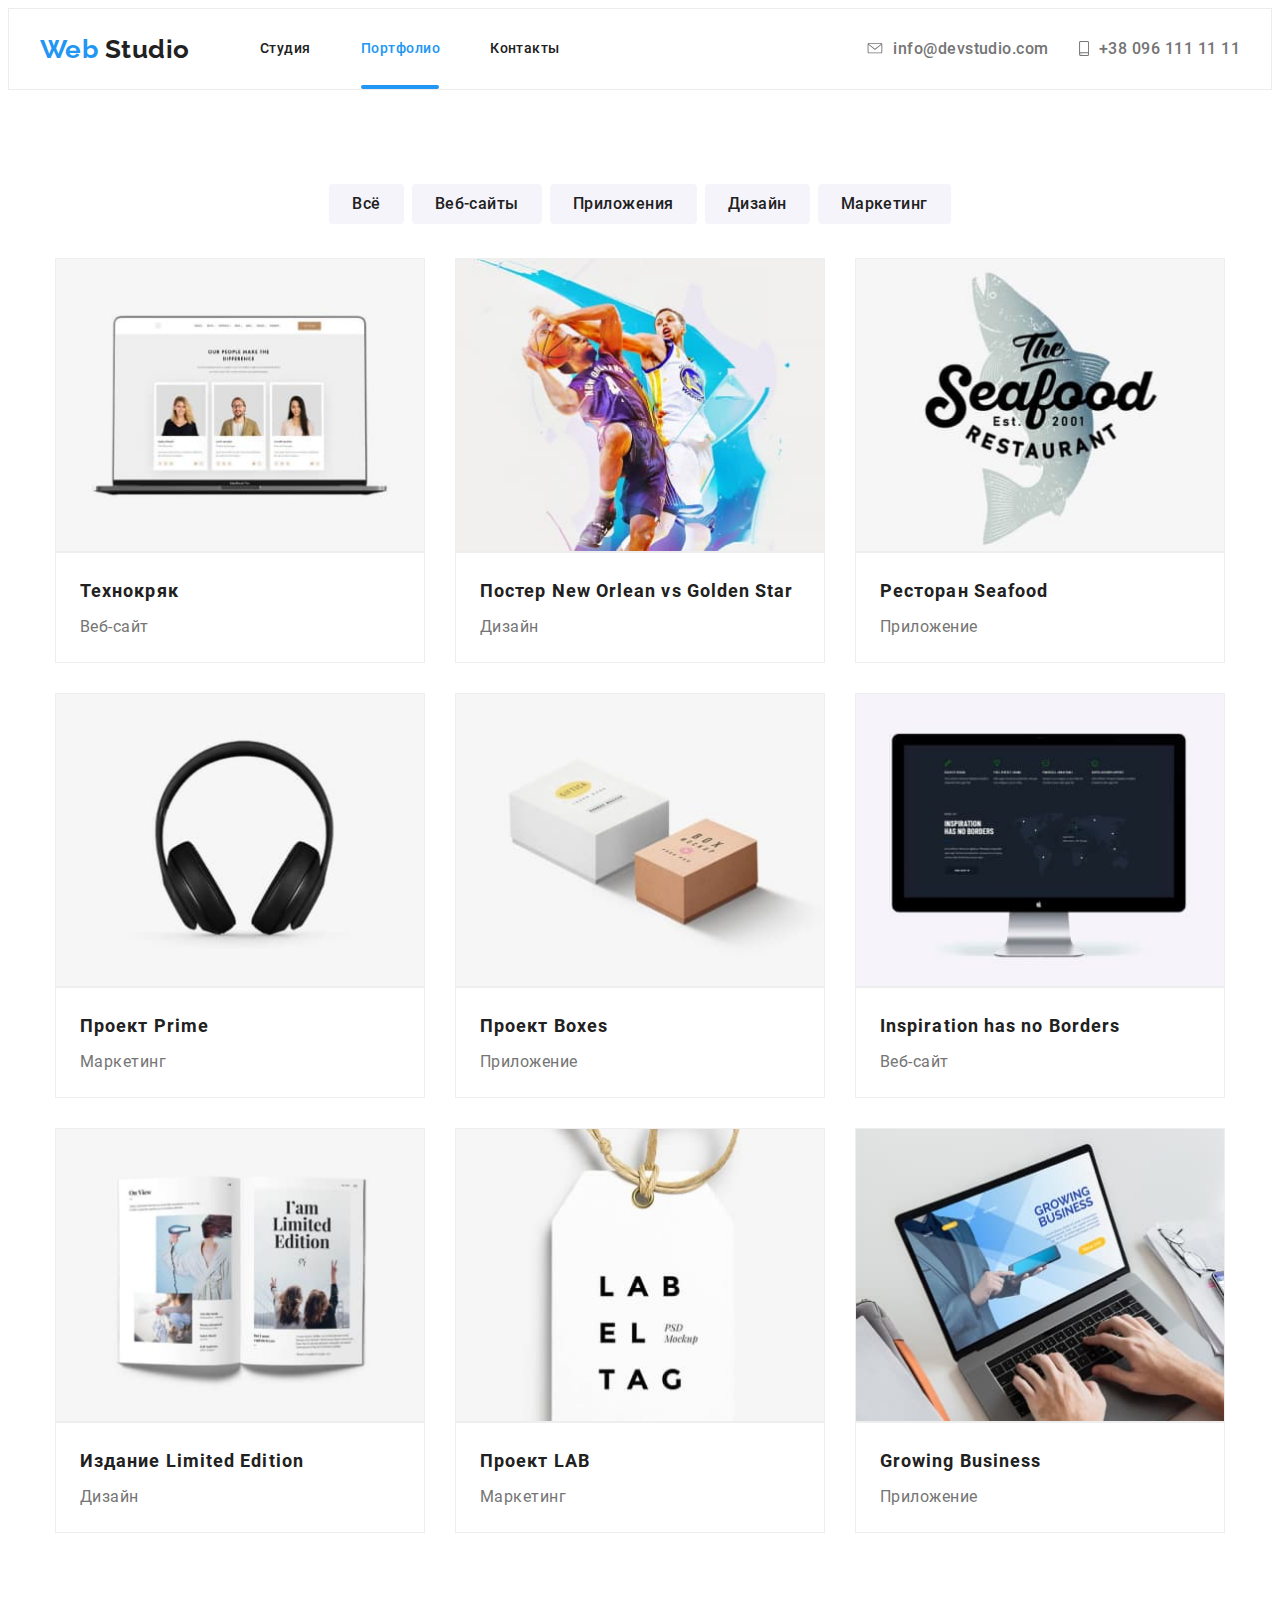
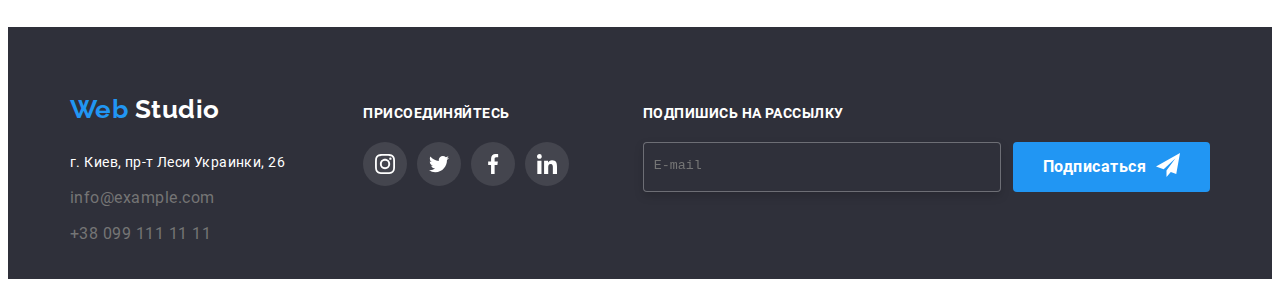
==== commit e7f2d333: "Добавляет новые данные в sass" ====
--- a/portfolio.html
+++ b/portfolio.html
@@ -4,9 +4,9 @@
     <meta charset="UTF-8">
     <meta name="viewport" content="width=device-width, initial-scale=1.0">
     <title>Document</title>
-    <link href="./css-style/style.css" rel="stylesheet">
-    <link rel="stylesheet" href="./css/normalize.css">
-    <link rel="stylesheet" href="./css/css/portfolio.min.css">
+    <link href="./css/fonts-main.min.css" rel="stylesheet">
+    <link rel="stylesheet" href="./css/fonts-main.min.css">
+    <link rel="stylesheet" href="/css/portfolio.min.css">
 </head>
 <body>
     <!--Шапка-->
--- a/css/fonts-main.min.css
+++ b/css/fonts-main.min.css
@@ -0,0 +1,2 @@
+@font-face{font-family:"raleway";src:url("../../fonts/raleway-v17-latin_cyrillic-700.woff2") format("woff2"),url("../../fonts/raleway-v17-latin_cyrillic-700.woff") format("woff");font-weight:700;font-style:normal}@font-face{font-family:"roboto";src:url("../../fonts/roboto-v20-latin_cyrillic-500.woff2") format("woff2"),url("../../fonts/roboto-v20-latin_cyrillic-500.woff") format("woff");font-weight:500;font-style:normal}@font-face{font-family:"roboto";src:url("../../fonts/roboto-v20-latin_cyrillic-700.woff2") format("woff2"),url("../../fonts/roboto-v20-latin_cyrillic-700.woff") format("woff");font-weight:700;font-style:normal}@font-face{font-family:"roboto";src:url("../../fonts/roboto-v20-latin_cyrillic-900.woff2") format("woff2"),url("../../fonts/roboto-v20-latin_cyrillic-900.woff") format("woff");font-weight:900;font-style:normal}@font-face{font-family:"roboto";src:url("../../fonts/roboto-v20-latin_cyrillic-regular.woff2") format("woff2"),url("../../fonts/roboto-v20-latin_cyrillic-regular.woff") format("woff");font-weight:400;font-style:normal}
+/*# sourceMappingURL=fonts-main.min.css.map */--- a/css/fonts-main.min.css
+++ b/css/fonts-main.min.css
@@ -0,0 +1,2 @@
+@font-face{font-family:"raleway";src:url("../../fonts/raleway-v17-latin_cyrillic-700.woff2") format("woff2"),url("../../fonts/raleway-v17-latin_cyrillic-700.woff") format("woff");font-weight:700;font-style:normal}@font-face{font-family:"roboto";src:url("../../fonts/roboto-v20-latin_cyrillic-500.woff2") format("woff2"),url("../../fonts/roboto-v20-latin_cyrillic-500.woff") format("woff");font-weight:500;font-style:normal}@font-face{font-family:"roboto";src:url("../../fonts/roboto-v20-latin_cyrillic-700.woff2") format("woff2"),url("../../fonts/roboto-v20-latin_cyrillic-700.woff") format("woff");font-weight:700;font-style:normal}@font-face{font-family:"roboto";src:url("../../fonts/roboto-v20-latin_cyrillic-900.woff2") format("woff2"),url("../../fonts/roboto-v20-latin_cyrillic-900.woff") format("woff");font-weight:900;font-style:normal}@font-face{font-family:"roboto";src:url("../../fonts/roboto-v20-latin_cyrillic-regular.woff2") format("woff2"),url("../../fonts/roboto-v20-latin_cyrillic-regular.woff") format("woff");font-weight:400;font-style:normal}
+/*# sourceMappingURL=fonts-main.min.css.map */--- a/css/portfolio.min.css
+++ b/css/portfolio.min.css
@@ -0,0 +1,2 @@
+html{-webkit-box-sizing:border-box;box-sizing:border-box}*,*::before,*::after{-webkit-box-sizing:inherit;box-sizing:inherit}body{background-color:var(--white-color);color:#757575;font-family:'Roboto', sans-serif;letter-spacing:0.03em}.container{margin-left:auto;margin-right:auto;padding-left:15px;padding-right:15px;width:1200px}.button-hero{min-width:200px;border:1px solid transparent;border-radius:4px;padding:10px 32px;display:inline-block;height:50px;color:#fff;background-color:#2196F3;text-decoration:none;letter-spacing:0.06em;font-weight:700;font-size:16px;line-height:1.87;-webkit-box-align:center;-ms-flex-align:center;align-items:center;text-align:center}.button.primary{padding-top:10px;padding-right:29px;padding-left:29px;border-radius:4px;display:-webkit-box;display:-ms-flexbox;display:flex;border:1px solid transparent;color:#fff;background-color:#2196F3;font-weight:700;font-size:16px;line-height:1.8}.logo{margin-right:70px;font-size:26px;line-height:1.19;color:#2196F3;font-family:Raleway,cursive;font-weight:bold}.color-logo{color:#212121}.page-header{width:auto;border:1px solid #ECECEC}.nav-info{display:-webkit-box;display:-ms-flexbox;display:flex;-webkit-box-align:center;-ms-flex-align:center;align-items:center}.container-head{margin-left:auto;margin-right:auto;width:1230px;padding-left:15px;padding-right:15px}.navigation{display:-webkit-box;display:-ms-flexbox;display:flex;-webkit-box-align:center;-ms-flex-align:center;align-items:center}.link-underline{font-style:normal}.site-nav{display:-webkit-box;display:-ms-flexbox;display:flex}.link-underline{text-decoration:none;font-weight:500;line-height:1.7}.list{padding:0;margin:0;list-style:none}a.link.current.link-underline{position:relative;display:-webkit-inline-box;display:-ms-inline-flexbox;display:inline-flex;-webkit-box-pack:center;-ms-flex-pack:center;justify-content:center}.site-nav .link.current{color:#2196F3}.site-nav .link{-webkit-transition:color 250ms cubic-bezier(0.4, 0, 0.2, 1);transition:color 250ms cubic-bezier(0.4, 0, 0.2, 1)}.site-nav .link{display:block;padding-top:32px;padding-bottom:32px;font-weight:500;font-size:14px;line-height:1.14;color:#212121}.current::after{content:"";position:absolute;display:block;bottom:0;width:100%;height:4px;background:#2196F3;border-radius:2px}.site-nav .item+.item{margin-left:50px}.site-nav .link{-webkit-transition:color 250ms cubic-bezier(0.4, 0, 0.2, 1);transition:color 250ms cubic-bezier(0.4, 0, 0.2, 1)}.site-nav .link{display:block;padding-top:32px;padding-bottom:32px;font-weight:500;font-size:14px;line-height:1.14;color:#212121}.nav-info>.contact-info{margin-left:auto}.contact-info{display:-webkit-box;display:-ms-flexbox;display:flex}.list{padding:0;margin:0;list-style:none}.position{display:-webkit-inline-box;display:-ms-inline-flexbox;display:inline-flex;-webkit-box-align:center;-ms-flex-align:center;align-items:center}.text-light{-webkit-transition:color 250ms cubic-bezier(0.4, 0, 0.2, 1);transition:color 250ms cubic-bezier(0.4, 0, 0.2, 1)}.contact-info svg{margin-right:10px;-webkit-box-align:center;-ms-flex-align:center;align-items:center;fill:#757575}.text-light svg{-webkit-transition:fill 250ms cubic-bezier(0.4, 0, 0.2, 1);transition:fill 250ms cubic-bezier(0.4, 0, 0.2, 1)}.contact-info .item+.item{margin-left:30px}.text-light{-webkit-transition:color 250ms cubic-bezier(0.4, 0, 0.2, 1);transition:color 250ms cubic-bezier(0.4, 0, 0.2, 1);color:#757575}.contact-info svg{margin-right:10px;-webkit-box-align:center;-ms-flex-align:center;align-items:center;fill:#757575}.text-light svg{-webkit-transition:fill 250ms cubic-bezier(0.4, 0, 0.2, 1);transition:fill 250ms cubic-bezier(0.4, 0, 0.2, 1)}.site-nav .link:hover,.site-nav .link:focus{color:#2196F3}.text-light:hover,.text-light:focus{color:#2196F3}.text-light:hover svg,.text-light:focus svg{fill:#2196F3}.color-abyss{background:#2F303A}.color-logo-white{color:#fff}.filter{display:-webkit-box;display:-ms-flexbox;display:flex;-webkit-box-pack:center;-ms-flex-pack:center;justify-content:center}.section-main-content{padding-top:94px;padding-bottom:94px}.filter .filter-bt+.filter-bt{margin-left:8px}.list-qualities-text:nth-child(5n){margin-right:0}.site-nav .link:hover,.site-nav .link:focus{color:#2196F3}.site-nav .link.current{position:relative;color:#2196F3}.current::after{content:"";position:absolute;display:block;left:0;bottom:0;width:78px;height:4px;background:#2196F3;border-radius:2px}.contact-info .contact-info-color{color:rgba(255,255,255,0.6)}.link-underline-address{font-style:normal;text-decoration:none;font-weight:normal;font-size:14px;line-height:1.7;letter-spacing:0.03em;color:#fff}.button-appearance{background-color:#F5F4FA;min-width:73px;cursor:pointer;border:1px solid transparent;border-radius:4px;text-align:center;letter-spacing:0.03em;padding:6px 22px;color:#212121;font-weight:500;font-size:16px;line-height:1.6;font-family:Roboto}.container.maine{margin-top:34px}.list .button-appearance:focus,.list .button-appearance:hover{color:#fff;background-color:#2196F3}.list .button-appearance{-webkit-transition:250ms cubic-bezier(0.4, 0, 0.2, 1);transition:250ms cubic-bezier(0.4, 0, 0.2, 1)}.section-title{color:#212121}.contact-info-color{font-weight:400}.section-title-style{margin-top:20px;margin-bottom:0;padding-left:24px;color:#212121;font-weight:700;font-size:18px;line-height:2;letter-spacing:0.06em}.section-title-text{font-weight:400;font-size:16px;line-height:1.8}.section-title-info{margin-top:4px;margin-bottom:0;padding-left:24px;font-weight:400;font-size:16px;line-height:1.8}.flex-element{display:-webkit-box;display:-ms-flexbox;display:flex;-ms-flex-wrap:wrap;flex-wrap:wrap}.flex-element img{display:block;border:1px solid #eee}.flex-border{display:block;border:1px solid #eee;padding-bottom:20px}.flex-element-item{margin-right:30px;margin-bottom:30px;-webkit-box-sizing:border-box;box-sizing:border-box}.flex-element-item:nth-child(3n){margin-right:0}.flex-element-item:nth-child(n+7){margin-bottom:0px}.without-style{display:block;text-decoration:none;color:#757575}.without-style:hover,.without-style:focus{-webkit-box-shadow:1px 4px 6px rgba(0,0,0,0.16),0px 4px 4px rgba(0,0,0,0.6),0px 1px 1px rgba(0,0,0,0.12);box-shadow:1px 4px 6px rgba(0,0,0,0.16),0px 4px 4px rgba(0,0,0,0.6),0px 1px 1px rgba(0,0,0,0.12)}.img-box{position:relative;overflow:hidden}.box-hover{position:absolute;top:0;left:0;width:100%;height:100%;padding:63px 24px;line-height:1.5;color:#fff;background-color:#2196F3;-webkit-transition:250ms cubic-bezier(0.4, 0, 0.2, 1);transition:250ms cubic-bezier(0.4, 0, 0.2, 1);-webkit-transform:translateY(100%);transform:translateY(100%);opacity:0}.without-style:hover .box-hover{-webkit-transform:translateY(0);transform:translateY(0)}.without-style:hover .box-hover{opacity:1}.without-style:focus .box-hover{-webkit-transform:translateY(0);transform:translateY(0)}.without-style:focus .box-hover{opacity:1}.color-footer{background:#2F303A;color:#fff}.contact-info-new .detailes a{color:#757575}.contact-info-new .location a{color:#fff;text-decoration:none;font-style:normal}.flex-new{display:-webkit-box;display:-ms-flexbox;display:flex;-webkit-box-pack:justify;-ms-flex-pack:justify;justify-content:space-between}.shape-footer{width:1170px;height:252px;padding-top:60px;padding-bottom:60px;-webkit-box-align:baseline;-ms-flex-align:baseline;align-items:baseline}.common{margin-right:69px;display:block;margin:0px}.location{margin-top:20px}.contact-info-new .detailes{margin-top:9px}.contact-info-color{-webkit-transition:250ms cubic-bezier(0.4, 0, 0.2, 1);transition:250ms cubic-bezier(0.4, 0, 0.2, 1)}a.contact-info-color.link-underline:focus{color:#2196F3}.detailes:hover a{color:#2196F3}.common:not(:last-child){margin-right:30px}.common{margin-right:69px;display:block;margin:0px}.call-to-act{margin-bottom:20px;font-size:14px;line-height:1.14;text-transform:uppercase;color:#FFFFFF}.social{display:-webkit-box;display:-ms-flexbox;display:flex;margin-top:20px}.social-network:not(:last-child){margin-right:10px}.style-inst,.style-twit,.style-face,.style-in{-webkit-transition:250ms cubic-bezier(0.4, 0, 0.2, 1);transition:250ms cubic-bezier(0.4, 0, 0.2, 1)}.style-inst,.style-twit,.style-face,.style-in{background-size:20px;background-color:rgba(255,255,255,0.1);background-repeat:no-repeat;background-position:center;border-radius:50%}.site-nav-yet a{-webkit-box-pack:center;-ms-flex-pack:center;justify-content:center;-webkit-box-align:center;-ms-flex-align:center;align-items:center;display:-webkit-box;display:-ms-flexbox;display:flex;height:44px;width:44px}.focus-footer{-webkit-transition:250ms cubic-bezier(0.4, 0, 0.2, 1);transition:250ms cubic-bezier(0.4, 0, 0.2, 1)}.separation{display:-webkit-box;display:-ms-flexbox;display:flex}.comment-footer{overflow:hidden;width:358px;height:50px;padding-top:15px;padding-bottom:15px;padding-left:10px;margin-right:12px;border:1px solid rgba(255,255,255,0.3);-webkit-box-sizing:border-box;box-sizing:border-box;-webkit-filter:drop-shadow(0px 4px 4px rgba(0,0,0,0.15));filter:drop-shadow(0px 4px 4px rgba(0,0,0,0.15));border-radius:4px;background:#2F303A;color:#fff}textarea{resize:none}.button::after{content:"";margin-left:10px;width:24px;height:24px;background-image:url(../../img/telegram.svg)}.style-inst:hover,.style-twit:hover,.style-face:hover,.style-in:hover{background-color:#2196F3}.focus-footer:focus{border-radius:50%;background-color:#2196F3}.appearance-social{fill:#AFB1B8;width:20px;height:20px}
+/*# sourceMappingURL=portfolio.min.css.map */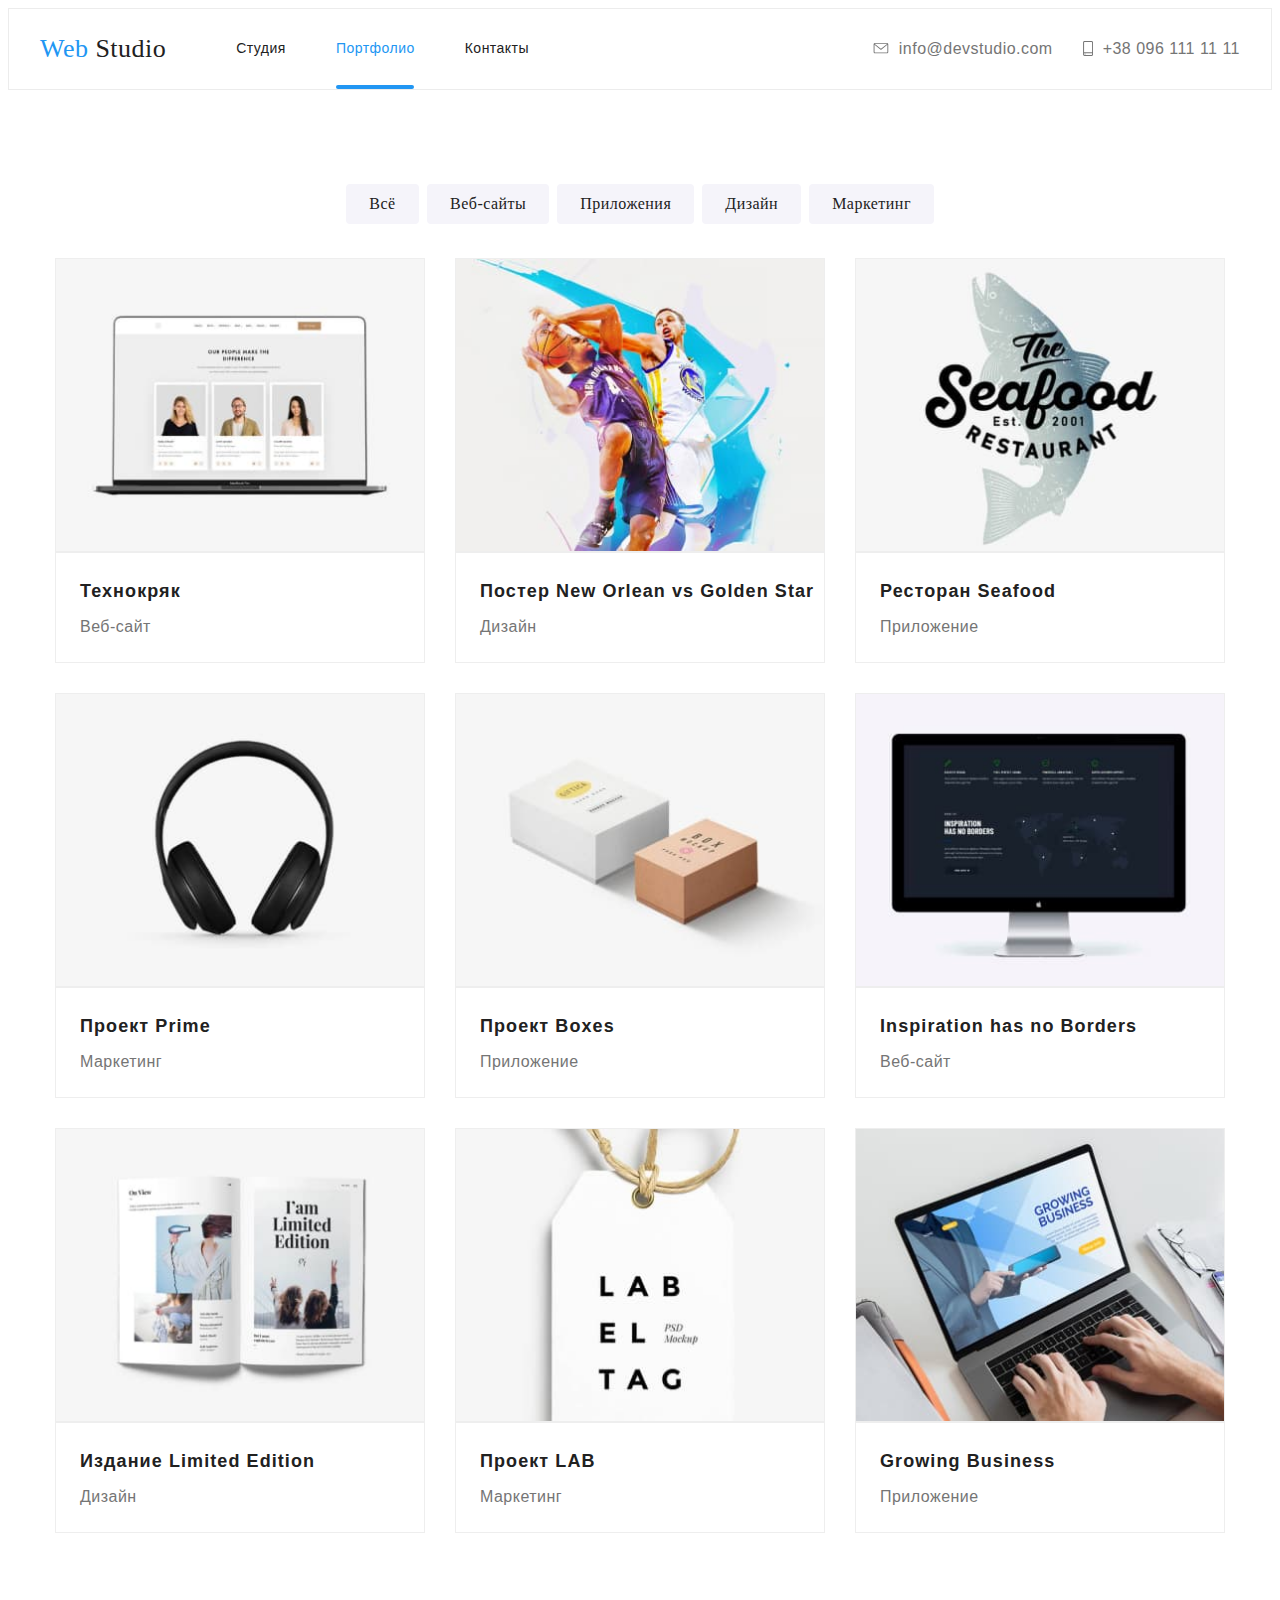
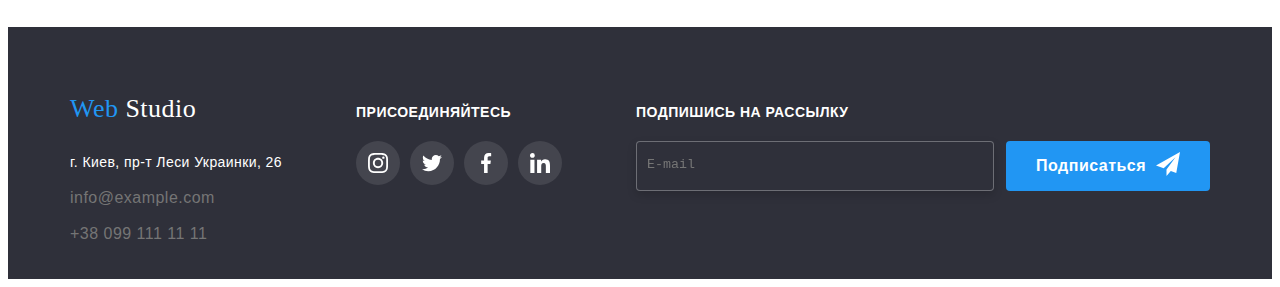
==== commit 21676b2d: "Меняет заглавные буквы" ====
--- a/portfolio.html
+++ b/portfolio.html
@@ -4,8 +4,8 @@
     <meta charset="UTF-8">
     <meta name="viewport" content="width=device-width, initial-scale=1.0">
     <title>Document</title>
-    <link href="./css/fonts-main.min.css" rel="stylesheet">
-    <link rel="stylesheet" href="./css/fonts-main.min.css">
+    <!-- <link href="./css/fonts-main.min.css" rel="stylesheet">
+    <link rel="stylesheet" href="./css/fonts-main.min.css"> -->
     <link rel="stylesheet" href="/css/portfolio.min.css">
 </head>
 <body>
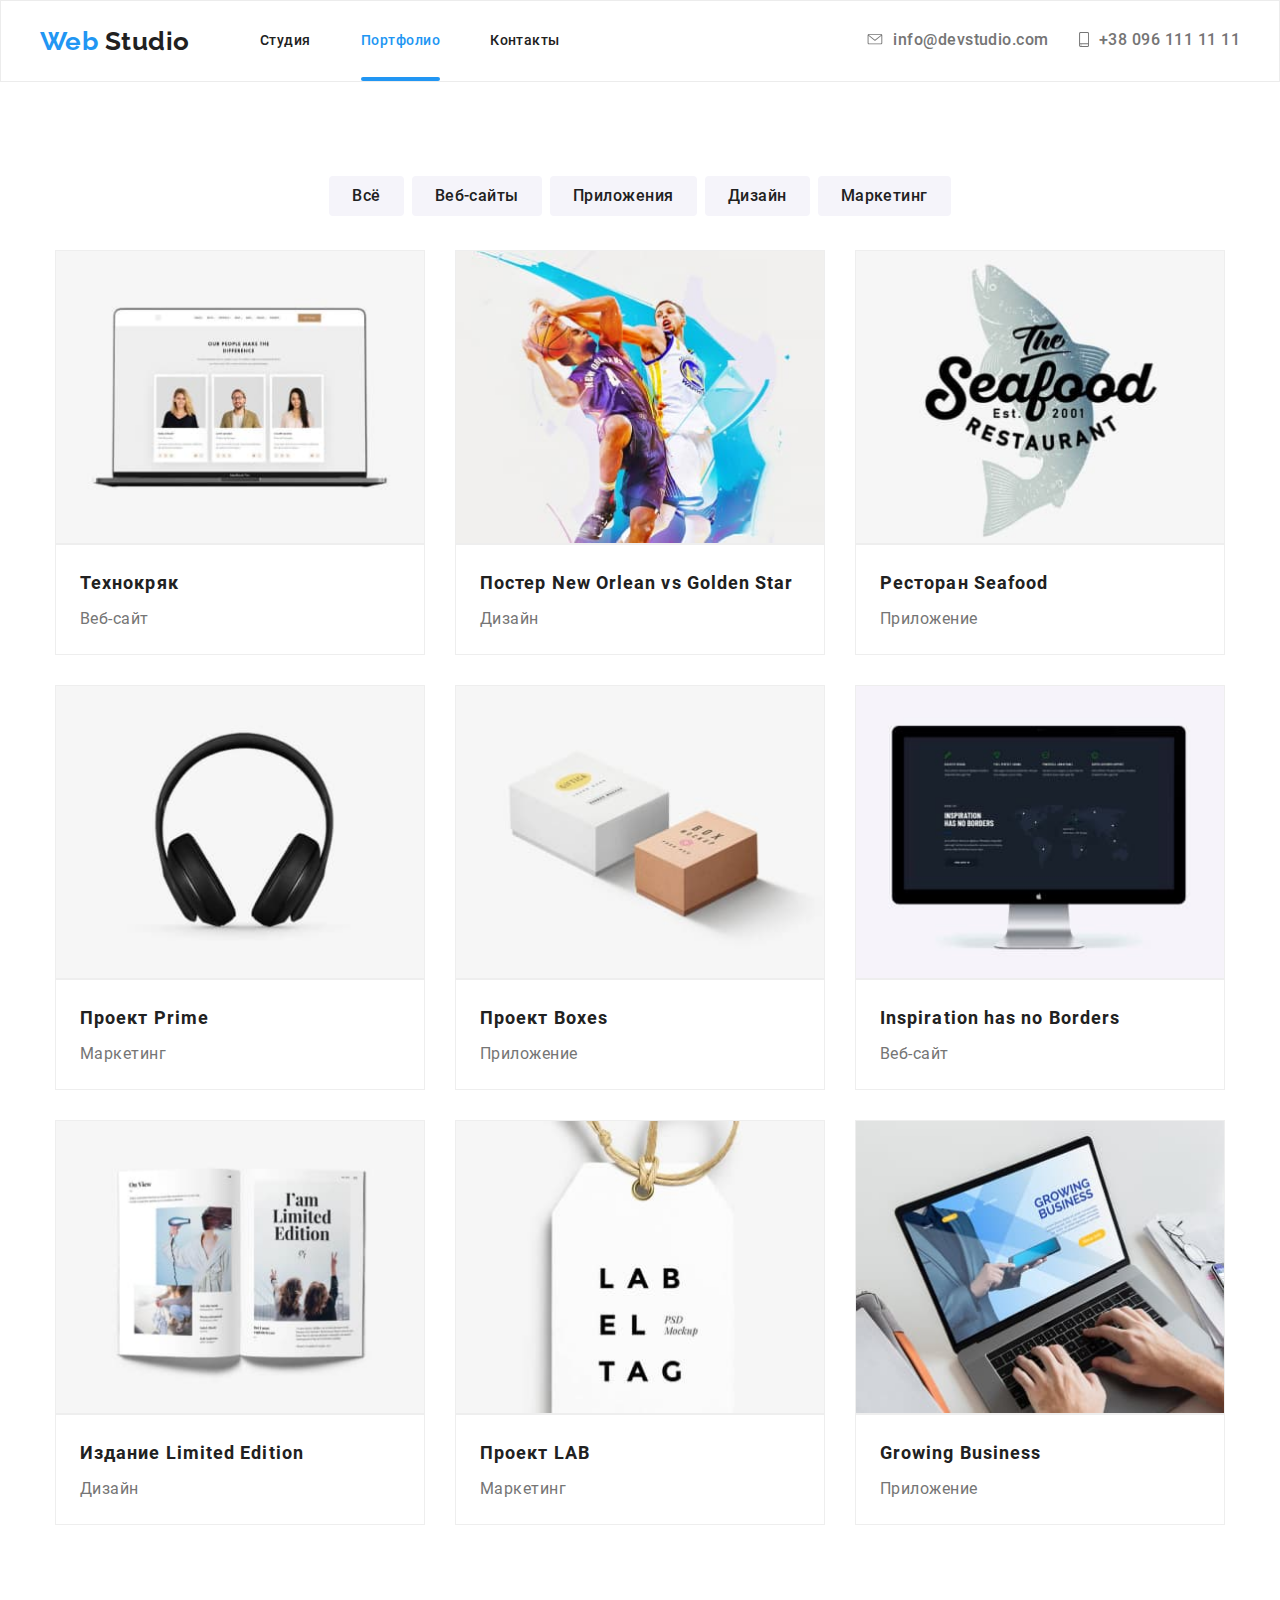
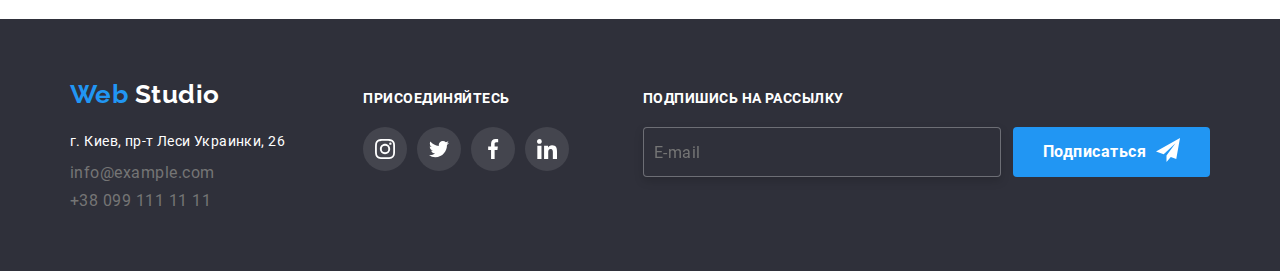
==== commit fc18b8d7: "Добавляет финальные стили к дз" ====
--- a/portfolio.html
+++ b/portfolio.html
@@ -4,9 +4,7 @@
     <meta charset="UTF-8">
     <meta name="viewport" content="width=device-width, initial-scale=1.0">
     <title>Document</title>
-    <!-- <link href="./css/fonts-main.min.css" rel="stylesheet">
-    <link rel="stylesheet" href="./css/fonts-main.min.css"> -->
-    <link rel="stylesheet" href="/css/portfolio.min.css">
+    <link rel="stylesheet" href="./css/main.min.css">
 </head>
 <body>
     <!--Шапка-->
@@ -73,8 +71,8 @@
         </div>
     </div>   
         <div class="flex-border">
-            <h2 class="section-title-style">Технокряк</h2>
-            <p class="section-title-info">Веб-сайт</p>
+            <h2 class="section-title-style-portf">Технокряк</h2>
+            <p class="section-title-info-por">Веб-сайт</p>
         </div>
          </a>
     </li>
@@ -94,8 +92,8 @@
         </div>
     </div>   
         <div class="flex-border">
-            <h2 class="section-title-style">Постер New Orlean vs Golden Star</h2>
-            <p class="section-title-info">Дизайн</p>
+            <h2 class="section-title-style-portf">Постер New Orlean vs Golden Star</h2>
+            <p class="section-title-info-por">Дизайн</p>
         </div>
    </a>
     </li>
@@ -114,8 +112,8 @@
             </div>
      </div>   
         <div class="flex-border">
-            <h2 class="section-title-style">Ресторан Seafood</h2>
-            <p class="section-title-info">Приложение</p>
+            <h2 class="section-title-style-portf">Ресторан Seafood</h2>
+            <p class="section-title-info-por">Приложение</p>
         </div>
     </a>
     </li>
@@ -134,8 +132,8 @@
         </div>
      </div>   
         <div class="flex-border">
-            <h2 class="section-title-style">Проект Prime</h2>
-            <p class="section-title-info">Маркетинг</p> 
+            <h2 class="section-title-style-portf">Проект Prime</h2>
+            <p class="section-title-info-por">Маркетинг</p> 
         </div>
     </a>
     </li>
@@ -154,8 +152,8 @@
         </div>
      </div>  
         <div class="flex-border">
-            <h2 class="section-title-style">Проект Boxes</h2>
-            <p class="section-title-info">Приложение</p>  
+            <h2 class="section-title-style-portf">Проект Boxes</h2>
+            <p class="section-title-info-por">Приложение</p>  
         </div> 
     </a>
     </li>
@@ -174,8 +172,8 @@
         </div>
      </div>  
         <div class="flex-border">
-            <h2 class="section-title-style">Inspiration has no Borders</h2>
-            <p class="section-title-info">Веб-сайт</p>
+            <h2 class="section-title-style-portf">Inspiration has no Borders</h2>
+            <p class="section-title-info-por">Веб-сайт</p>
         </div>
     </a> 
     </li>
@@ -194,8 +192,8 @@
         </div>
      </div>  
         <div class="flex-border">
-            <h2 class="section-title-style">Издание Limited Edition</h2>
-            <p class="section-title-info">Дизайн</p> 
+            <h2 class="section-title-style-portf">Издание Limited Edition</h2>
+            <p class="section-title-info-por">Дизайн</p> 
         </div>
     </a>
     </li>
@@ -214,8 +212,8 @@
         </div>
      </div> 
         <div class="flex-border">
-            <h2 class="section-title-style">Проект LAB</h2>
-            <p class="section-title-info">Маркетинг</p> 
+            <h2 class="section-title-style-portf">Проект LAB</h2>
+            <p class="section-title-info-por">Маркетинг</p> 
         </div>
     </a>
     </li>
@@ -234,8 +232,8 @@
         </div>
      </div> 
         <div class="flex-border">
-            <h2 class="section-title-style">Growing Business</h2>
-            <p class="section-title-info">Приложение</p>  
+            <h2 class="section-title-style-portf">Growing Business</h2>
+            <p class="section-title-info-por">Приложение</p>  
         </div>
     </a>
     </li>
--- a/css/main.min.css
+++ b/css/main.min.css
@@ -0,0 +1,2 @@
+@font-face{font-family:"Raleway";font-style:bold;font-weight:700;src:url("../fonts/raleway-v17-latin_cyrillic-700.woff2") format("woff2"),url("../fonts/raleway-v17-latin_cyrillic-700.woff") format("woff")}@font-face{font-family:"Roboto";font-style:normal;font-weight:400;src:url("../fonts/roboto-v20-latin_cyrillic-regular.woff2") format("woff2"),url("../fonts/roboto-v20-latin_cyrillic-regular.woff") format("woff")}@font-face{font-family:"Roboto";font-style:medium;font-weight:500;src:url("../fonts/roboto-v20-latin_cyrillic-500.woff2") format("woff2"),url("../fonts/roboto-v20-latin_cyrillic-500.woff") format("woff")}@font-face{font-family:"Roboto";font-style:bold;font-weight:700;src:url("../fonts/roboto-v20-latin_cyrillic-700.woff2") format("woff2"),url("../fonts/roboto-v20-latin_cyrillic-700.woff") format("woff")}@font-face{font-family:"Roboto";font-style:normal;font-weight:900;src:url("../fonts/roboto-v20-latin_cyrillic-900.woff2") format("woff2"),url("../fonts/roboto-v20-latin_cyrillic-900.woff") format("woff")}html{-webkit-box-sizing:border-box;box-sizing:border-box}*,*::before,*::after{-webkit-box-sizing:inherit;box-sizing:inherit}body{color:#757575;font-family:Roboto, sans-serif;letter-spacing:0.03em;margin:0}.container{margin-left:auto;margin-right:auto;padding-left:15px;padding-right:15px;width:1200px}.button-hero{min-width:200px;border:1px solid transparent;border-radius:4px;padding:10px 32px;display:inline-block;height:50px;color:#fff;background-color:#2196F3;text-decoration:none;letter-spacing:0.06em;font-weight:700;font-family:Roboto;font-size:16px;line-height:1.87;-webkit-box-align:center;-ms-flex-align:center;align-items:center;text-align:center}.button.primary{padding-top:10px;padding-right:29px;padding-left:29px;border-radius:4px;display:-webkit-box;display:-ms-flexbox;display:flex;border:1px solid transparent;color:#fff;background-color:#2196F3;font-weight:700;font-size:16px;line-height:1.8;text-decoration:none}.team-social{display:-webkit-box;display:-ms-flexbox;display:flex;-webkit-box-pack:center;-ms-flex-pack:center;justify-content:center;margin-top:16px;padding-right:32px;padding-left:32px}.page-header{width:auto;border:1px solid #ECECEC}.nav-info{display:-webkit-box;display:-ms-flexbox;display:flex;-webkit-box-align:center;-ms-flex-align:center;align-items:center}.container-head{margin-left:auto;margin-right:auto;width:1230px;padding-left:15px;padding-right:15px}.navigation{display:-webkit-box;display:-ms-flexbox;display:flex;-webkit-box-align:center;-ms-flex-align:center;align-items:center}.site-nav{display:-webkit-box;display:-ms-flexbox;display:flex}.list{padding:0;margin:0;list-style:none}a.link.current.link-underline{position:relative;display:-webkit-inline-box;display:-ms-inline-flexbox;display:inline-flex;-webkit-box-pack:center;-ms-flex-pack:center;justify-content:center}.site-nav .link.current{color:#2196F3}.site-nav .link{-webkit-transition:color 250ms cubic-bezier(0.4, 0, 0.2, 1);transition:color 250ms cubic-bezier(0.4, 0, 0.2, 1)}.site-nav .link{display:block;padding-top:32px;padding-bottom:32px;font-weight:500;font-size:14px;line-height:1.14;color:#212121}.current::after{content:"";position:absolute;display:block;left:0;bottom:0;width:50px;height:4px;background:#2196F3;border-radius:2px}.site-nav .item+.item{margin-left:50px}.site-nav .link{-webkit-transition:color 250ms cubic-bezier(0.4, 0, 0.2, 1);transition:color 250ms cubic-bezier(0.4, 0, 0.2, 1)}.site-nav .link{display:block;padding-top:32px;padding-bottom:32px;font-weight:500;font-size:14px;line-height:1.14;color:#212121;text-decoration:none}.nav-info>.contact-info{margin-left:auto}.contact-info{display:-webkit-box;display:-ms-flexbox;display:flex}.list{padding:0;margin:0;list-style:none}.position{display:-webkit-inline-box;display:-ms-inline-flexbox;display:inline-flex;-webkit-box-align:center;-ms-flex-align:center;align-items:center}.text-light{-webkit-transition:color 250ms cubic-bezier(0.4, 0, 0.2, 1);transition:color 250ms cubic-bezier(0.4, 0, 0.2, 1)}.contact-info svg{margin-right:10px;-webkit-box-align:center;-ms-flex-align:center;align-items:center;fill:#757575}.text-light svg{-webkit-transition:fill 250ms cubic-bezier(0.4, 0, 0.2, 1);transition:fill 250ms cubic-bezier(0.4, 0, 0.2, 1)}.contact-info .item+.item{margin-left:30px}.text-light{-webkit-transition:color 250ms cubic-bezier(0.4, 0, 0.2, 1);transition:color 250ms cubic-bezier(0.4, 0, 0.2, 1);color:#757575;text-decoration:none;font-weight:500}.contact-info svg{margin-right:10px;-webkit-box-align:center;-ms-flex-align:center;align-items:center;fill:#757575}.text-light svg{-webkit-transition:fill 250ms cubic-bezier(0.4, 0, 0.2, 1);transition:fill 250ms cubic-bezier(0.4, 0, 0.2, 1)}.site-nav .link:hover,.site-nav .link:focus{color:#2196F3}.text-light:hover,.text-light:focus{color:#2196F3}.text-light:hover svg,.text-light:focus svg{fill:#2196F3}.section-title-style-st{margin-top:20px;margin-bottom:0;padding-left:24px;color:#212121;font-weight:700;font-size:18px;line-height:2;letter-spacing:0.06em}.logo{margin-right:70px;font-size:26px;line-height:1.19;color:#2196F3;text-decoration:none;font-family:Raleway;font-weight:bold}.color-logo{color:#212121}.section-hero{text-align:center}.hero{max-width:1600px;height:600px;padding-top:200px;margin-left:auto;margin-right:auto;-webkit-box-align:center;-ms-flex-align:center;align-items:center;background-image:-webkit-gradient(linear, left top, right top, from(rgba(47,48,58,0.4)), to(rgba(47,48,58,0.4))),url(../../img/Img-headr-opt.jpg);background-image:linear-gradient(to right, rgba(47,48,58,0.4), rgba(47,48,58,0.4)),url(../../img/Img-headr-opt.jpg);background-color:#212121;background-size:cover;background-repeat:no-repeat;background-position:center}.section-title-hero{margin-top:0;margin-bottom:30px;color:#fff;font-weight:900;font-size:44px;line-height:1.363;letter-spacing:0.06em;text-transform:uppercase}.section-qualities{padding-top:94px;padding-bottom:94px}.list-qualities{display:-webkit-box;display:-ms-flexbox;display:flex}.list-qualities-text{min-width:270px;margin-right:30px}.list-qualities-text{width:calc((100% - 90px) / 3)}.list-qualities div{-webkit-box-pack:center;-ms-flex-pack:center;justify-content:center;-webkit-box-align:center;-ms-flex-align:center;align-items:center;display:-webkit-box;display:-ms-flexbox;display:flex}.icon-antenna{background-color:#F5F4FA;height:120px;border-radius:4px;margin-bottom:30px}.section-title{color:#212121;font-weight:700;font-size:14px;line-height:1.1;text-transform:uppercase;letter-spacing:0.03em;margin:0px}.section-title-text{font-weight:400;font-size:14px;line-height:1.7;margin-top:10px;margin-bottom:0}.section-work-company{padding-bottom:94px}.section-title-style{margin-top:0px;margin-bottom:50px;color:#212121;font-weight:700;font-size:36px;line-height:1.16;text-align:center}.company{display:-webkit-box;display:-ms-flexbox;display:flex;-ms-flex-wrap:wrap;flex-wrap:wrap}.company-item{width:calc((100% - 2 * 30px) / 3);margin-right:30px}.thumb{position:relative}.company img{display:block}.company img{border-style:none}.thumb>h3{position:absolute;bottom:0;width:100%;height:70px;display:-webkit-inline-box;display:-ms-inline-flexbox;display:inline-flex;-webkit-box-align:center;-ms-flex-align:center;align-items:center;-webkit-box-pack:center;-ms-flex-pack:center;justify-content:center;color:#fff;background:rgba(47,48,58,0.8)}.constant-client{padding-top:94px;padding-bottom:94px}.section-title-style{margin-top:0px;margin-bottom:50px;color:#212121;font-weight:700;font-size:36px;line-height:1.16;text-align:center}.clients{display:-webkit-box;display:-ms-flexbox;display:flex;-webkit-box-pack:center;-ms-flex-pack:center;justify-content:center;-ms-flex-pack:distribute;justify-content:space-around}.clients-logo,.social-icon,.social-icons-link,.social-icon{-webkit-transition:250ms cubic-bezier(0.4, 0, 0.2, 1);transition:250ms cubic-bezier(0.4, 0, 0.2, 1)}.clients-logo{margin-right:30px}.social-icons-link{display:-webkit-inline-box;display:-ms-inline-flexbox;display:inline-flex;border:1px solid #AFB1B8;border-radius:4px;width:170px;height:90px;border-radius:4px;outline-color:#2196F3;-webkit-box-align:center;-ms-flex-align:center;align-items:center;-webkit-box-pack:center;-ms-flex-pack:center;justify-content:center}.clients-logo,.social-icon,.social-icons-link,.social-icon{-webkit-transition:250ms cubic-bezier(0.4, 0, 0.2, 1);transition:250ms cubic-bezier(0.4, 0, 0.2, 1)}.ya-co,.tagline-here,.company-icon,.foster-peters,.brend,.company-tagline{fill:#AFB1B8;vertical-align:middle}.social-icons-link:hover,.social-icons-link:focus{border:1px solid #2196F3}.clients-logo:hover svg{fill:#2196F3}.social-icons-link:focus svg{fill:#2196F3}.information-about-team{background:#F5F4FA}.space-top{padding-top:94px;padding-bottom:94px}.section-title-style{margin-top:0px;margin-bottom:50px;color:#212121;font-weight:700;font-size:36px;line-height:1.16;text-align:center}.position-for-all{display:-webkit-box;display:-ms-flexbox;display:flex}.info-team:not(:last-child){margin-right:30px}.info-team{width:calc((100% - 30px * 3) / 4);padding-bottom:24px;background-color:#fff;text-align:center}.info-team{-webkit-box-shadow:0px 1px 3px rgba(0,0,0,0.12),0px 1px 1px rgba(0,0,0,0.14),0px 2px 1px rgba(0,0,0,0.2);box-shadow:0px 1px 3px rgba(0,0,0,0.12),0px 1px 1px rgba(0,0,0,0.14),0px 2px 1px rgba(0,0,0,0.2);border-radius:0px 0px 4px 4px}.position-for-all img{display:block}img{border-style:none}.section-title-info{margin-top:30px;margin-bottom:0px;text-align:center;color:#212121;font-weight:500;font-size:16px;line-height:1.18}.section-title-name{margin-top:10px;margin-bottom:0px;text-align:center;font-weight:400;font-size:16px;line-height:1.18}.team-social-item:not(:last-child){margin-right:10px}.team-social-item{-webkit-transition:background-color 250ms cubic-bezier(0.4, 0, 0.2, 1);transition:background-color 250ms cubic-bezier(0.4, 0, 0.2, 1)}.team-social-item{fill:#AFB1B8;border-radius:50%}.team-social-item{-webkit-box-pack:center;-ms-flex-pack:center;justify-content:center;margin-left:0px;margin-top:0px}.site-nav-yet a{-webkit-box-pack:center;-ms-flex-pack:center;justify-content:center;-webkit-box-align:center;-ms-flex-align:center;align-items:center;display:-webkit-box;display:-ms-flexbox;display:flex;height:44px;width:44px}.focuse-ligth{-webkit-transition:background-color 250ms cubic-bezier(0.4, 0, 0.2, 1);transition:background-color 250ms cubic-bezier(0.4, 0, 0.2, 1)}.appearance-social{fill:#AFB1B8;width:20px;height:20px}.team-social{margin-top:16px}.team-social-item:hover{background-color:#2196F3}.team-social-item:hover svg{fill:#fff}.focuse-ligth:focus{background-color:#2196F3;border-radius:50%}.focuse-ligth{-webkit-transition:background-color 250ms cubic-bezier(0.4, 0, 0.2, 1);transition:background-color 250ms cubic-bezier(0.4, 0, 0.2, 1)}.team-social-item :focus .appearance-social{fill:#fff}.backdrop{position:fixed;top:0;left:0;width:100%;height:100%;background:rgba(0,0,0,0.2);opacity:1;-webkit-transition:1s ease-out;transition:1s ease-out}.modal{position:absolute;top:50%;left:50%;-webkit-transform:translate(-50%, -50%);transform:translate(-50%, -50%);max-width:581px;width:100%;height:581px;padding-top:40px;background:#fff}.btn-apperance{position:absolute;top:15px;right:15px;display:-webkit-inline-box;display:-ms-inline-flexbox;display:inline-flex;width:30px;height:30px;-webkit-box-pack:center;-ms-flex-pack:center;justify-content:center;-webkit-box-align:center;-ms-flex-align:center;align-items:center;border-radius:50%;background:#fff;border:1px solid rgba(0,0,0,0.1);cursor:pointer}.btn-close{fill:#212121;width:11px;height:11px;-webkit-transition:250ms cubic-bezier(0.4, 0, 0.2, 1);transition:250ms cubic-bezier(0.4, 0, 0.2, 1)}.is-hidden{opacity:0;pointer-events:none}.super-puoer{-webkit-box-pack:center;-ms-flex-pack:center;justify-content:center;margin-left:auto;margin-right:auto;-webkit-box-align:center;-ms-flex-align:center;align-items:center;width:448px}.call-make-act{font-weight:bold;font-size:20px;letter-spacing:0.03em;line-height:1.15px;color:#212121}.form{width:448px;margin-top:12px;margin-left:auto;margin-right:auto}.form-filed{position:relative;margin-bottom:10px;display:-webkit-box;display:-ms-flexbox;display:flex;-webkit-box-orient:vertical;-webkit-box-direction:normal;-ms-flex-direction:column;flex-direction:column}.form-filed input{margin:0;padding:10px;padding-left:42px;border:1px solid rgba(33,33,33,0.2);border-radius:4px}.form-label{margin-bottom:4px}.icon{position:absolute;bottom:0;left:0;margin-left:15px;-webkit-transform:translateY(-50%);transform:translateY(-50%);display:inline-block;background-size:cover}.comment{padding:12px 16px;height:120px;border:1px solid rgba(33,33,33,0.2);border-radius:4px;font-weight:normal;font-family:Roboto;letter-spacing:0.01em;color:rgba(117,117,117,0.5)}.checkbox{position:absolute;width:1px;height:1px;margin:-1px;border:0;padding:0;clip:rect(0 0 0 0);overflow:hidden}.checkbox-icon{display:inline-block;margin-right:7px;width:15px;height:15px;-webkit-transition:250ms cubic-bezier(0.4, 0, 0.2, 1);transition:250ms cubic-bezier(0.4, 0, 0.2, 1);border:2px solid #212121;border-radius:4px}.filed{display:-webkit-box;display:-ms-flexbox;display:flex;-webkit-box-align:center;-ms-flex-align:center;align-items:center;padding-left:13px;margin-bottom:30px;font-size:14px;line-height:1.71;letter-spacing:0.03em}.checkbox:checked+.checkbox-icon{margin-right:7px;border-color:#2196F3;background-color:#2196F3;background-image:url(../../img/check-box-opt.svg);background-size:contain;background-origin:border-box}.checkbox-icon{display:inline-block;margin-right:7px;width:15px;height:15px;-webkit-transition:250ms cubic-bezier(0.4, 0, 0.2, 1);transition:250ms cubic-bezier(0.4, 0, 0.2, 1);border:2px solid #212121;border-radius:4px}.policy-comp{font-size:14px;line-height:1.7px;letter-spacing:0.03em;-webkit-text-decoration-line:underline;text-decoration-line:underline;color:#2196F3}.btn-modal{margin-top:30px;display:-webkit-box;display:-ms-flexbox;display:flex;-webkit-box-pack:center;-ms-flex-pack:center;justify-content:center}.btn-style{min-width:200px;height:50px;letter-spacing:0.06em;font-family:Roboto;font-size:16px;line-height:1.8;border:none;text-decoration:none;color:#fff;background:#188CE8;-webkit-box-shadow:0px 4px 4px rgba(0,0,0,0.15);box-shadow:0px 4px 4px rgba(0,0,0,0.15);border-radius:4px}.form-input:focus{outline-color:#2196F3}.form-input{-webkit-transition:250ms cubic-bezier(0.4, 0, 0.2, 1);transition:250ms cubic-bezier(0.4, 0, 0.2, 1)}.form-input:focus ~ .icon{fill:#2196F3}.form-input ~ .icon{-webkit-transition:250ms cubic-bezier(0.4, 0, 0.2, 1);transition:250ms cubic-bezier(0.4, 0, 0.2, 1)}.color-abyss{background:#2F303A}.color-logo-white{color:#fff}.filter{display:-webkit-box;display:-ms-flexbox;display:flex;-webkit-box-pack:center;-ms-flex-pack:center;justify-content:center}.section-main-content{padding-top:94px;padding-bottom:94px}.filter .filter-bt+.filter-bt{margin-left:8px}.list-qualities-text:nth-child(5n){margin-right:0}.site-nav .link:hover,.site-nav .link:focus{color:#2196F3}.site-nav .link.current{position:relative;color:#2196F3}.current::after{content:"";position:absolute;display:block;bottom:0;width:100%;height:4px;background:#2196F3;border-radius:2px}.contact-info .contact-info-color{color:rgba(255,255,255,0.6)}.link-underline-address{font-style:normal;text-decoration:none;font-weight:normal;font-size:14px;line-height:1.7;letter-spacing:0.03em;color:#fff}.button-appearance{background-color:#F5F4FA;min-width:73px;cursor:pointer;border:1px solid transparent;border-radius:4px;text-align:center;letter-spacing:0.03em;padding:6px 22px;font-family:Roboto;color:#212121;font-weight:500;font-size:16px;line-height:1.6}.container.maine{margin-top:34px}.list .button-appearance:focus,.list .button-appearance:hover{color:#fff;background-color:#2196F3}.list .button-appearance{-webkit-transition:250ms cubic-bezier(0.4, 0, 0.2, 1);transition:250ms cubic-bezier(0.4, 0, 0.2, 1)}.section-title{color:#212121}.contact-info-color{font-weight:400}.section-title-style-portf{margin-top:20px;margin-bottom:0;padding-left:24px;color:#212121;font-weight:700;font-size:18px;line-height:2;letter-spacing:0.06em}.section-title-text{font-weight:400;line-height:1.8}.section-title-info-por{margin-top:4px;margin-bottom:0;padding-left:24px;font-weight:400;font-size:16px;line-height:1.8}.flex-element{display:-webkit-box;display:-ms-flexbox;display:flex;-ms-flex-wrap:wrap;flex-wrap:wrap}.flex-element img{display:block;border:1px solid #eee}.flex-border{display:block;border:1px solid #eee;padding-bottom:20px}.flex-element-item{margin-right:30px;margin-bottom:30px;-webkit-box-sizing:border-box;box-sizing:border-box}.flex-element-item:nth-child(3n){margin-right:0}.flex-element-item:nth-child(n+7){margin-bottom:0px}.without-style{display:block;text-decoration:none;color:#757575}.without-style:hover,.without-style:focus{-webkit-box-shadow:1px 4px 6px rgba(0,0,0,0.16),0px 4px 4px rgba(0,0,0,0.6),0px 1px 1px rgba(0,0,0,0.12);box-shadow:1px 4px 6px rgba(0,0,0,0.16),0px 4px 4px rgba(0,0,0,0.6),0px 1px 1px rgba(0,0,0,0.12)}.img-box{position:relative;overflow:hidden}.box-hover{position:absolute;top:0;left:0;width:100%;height:100%;padding:63px 24px;line-height:1.5;color:#fff;background-color:#2196F3;-webkit-transition:250ms cubic-bezier(0.4, 0, 0.2, 1);transition:250ms cubic-bezier(0.4, 0, 0.2, 1);-webkit-transform:translateY(100%);transform:translateY(100%);opacity:0}.without-style:hover .box-hover{-webkit-transform:translateY(0);transform:translateY(0)}.without-style:hover .box-hover{opacity:1}.without-style:focus .box-hover{-webkit-transform:translateY(0);transform:translateY(0)}.without-style:focus .box-hover{opacity:1}.color-footer{background:#2F303A;color:#fff}.contact-info-new .detailes a{color:#757575;text-decoration:none;font-style:normal}.contact-info-new .location a{color:#fff;text-decoration:none;font-style:normal}.flex-new{display:-webkit-box;display:-ms-flexbox;display:flex;-webkit-box-pack:justify;-ms-flex-pack:justify;justify-content:space-between}.shape-footer{width:1170px;height:252px;padding-top:60px;padding-bottom:60px;-webkit-box-align:baseline;-ms-flex-align:baseline;align-items:baseline}.common{margin-right:69px;display:block;margin:0px}.location{margin-top:20px}.contact-info-new .detailes{margin-top:9px}.contact-info-color{-webkit-transition:250ms cubic-bezier(0.4, 0, 0.2, 1);transition:250ms cubic-bezier(0.4, 0, 0.2, 1)}a.contact-info-color.link-underline:focus{color:#2196F3}.detailes:hover a{color:#2196F3}.common:not(:last-child){margin-right:30px}.common{margin-right:69px;display:block;margin:0px}.call-to-act{margin-bottom:20px;font-size:14px;line-height:1.14;text-transform:uppercase;color:#fff}.social{display:-webkit-box;display:-ms-flexbox;display:flex;margin-top:20px}.social-network:not(:last-child){margin-right:10px}.style-inst,.style-twit,.style-face,.style-in{-webkit-transition:250ms cubic-bezier(0.4, 0, 0.2, 1);transition:250ms cubic-bezier(0.4, 0, 0.2, 1)}.style-inst,.style-twit,.style-face,.style-in{background-size:20px;background-color:rgba(255,255,255,0.1);background-repeat:no-repeat;background-position:center;border-radius:50%}.site-nav-yet a{-webkit-box-pack:center;-ms-flex-pack:center;justify-content:center;-webkit-box-align:center;-ms-flex-align:center;align-items:center;display:-webkit-box;display:-ms-flexbox;display:flex;height:44px;width:44px}.focus-footer{-webkit-transition:250ms cubic-bezier(0.4, 0, 0.2, 1);transition:250ms cubic-bezier(0.4, 0, 0.2, 1)}.separation{display:-webkit-box;display:-ms-flexbox;display:flex}.comment-footer{overflow:hidden;width:358px;height:50px;padding-top:15px;padding-bottom:15px;padding-left:10px;margin-right:12px;font-family:Roboto;font-size:16px;line-height:1.25;display:-webkit-box;display:-ms-flexbox;display:flex;-webkit-box-align:center;-ms-flex-align:center;align-items:center;letter-spacing:0.03em;border:1px solid rgba(255,255,255,0.3);-webkit-box-sizing:border-box;box-sizing:border-box;-webkit-filter:drop-shadow(0px 4px 4px rgba(0,0,0,0.15));filter:drop-shadow(0px 4px 4px rgba(0,0,0,0.15));border-radius:4px;background:#2F303A;color:#fff}textarea{resize:none}.button::after{content:"";margin-left:10px;width:24px;height:24px;background-image:url(../../img/telegram.svg)}.style-inst:hover,.style-twit:hover,.style-face:hover,.style-in:hover{background-color:#2196F3}.focus-footer:focus{border-radius:50%;background-color:#2196F3}.appearance-social{fill:#AFB1B8;width:20px;height:20px}
+/*# sourceMappingURL=main.min.css.map */